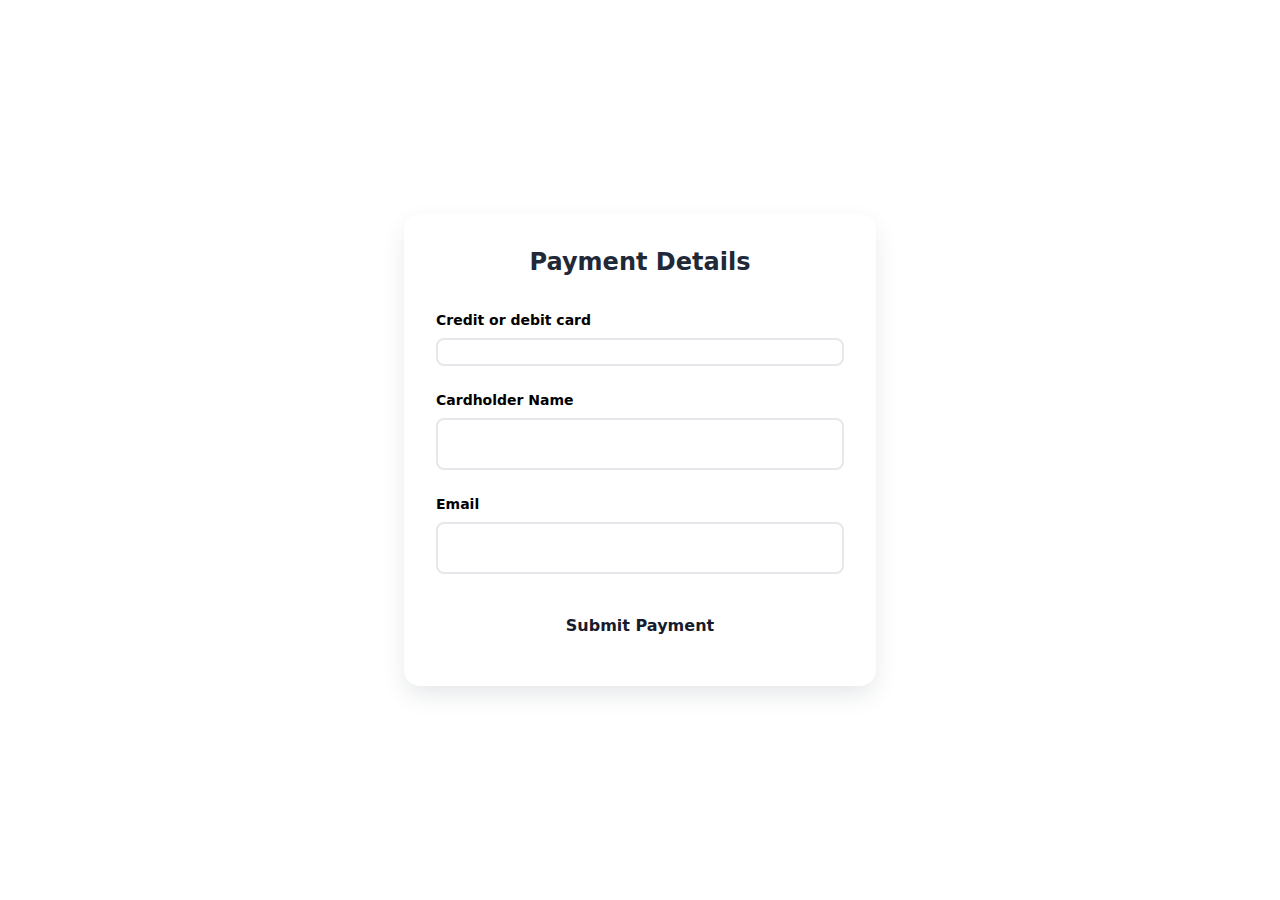
==== card.html @ aec79947 "first commit" ====
<!DOCTYPE html>
<html lang="en">
<head>
    <meta charset="UTF-8">
    <meta name="viewport" content="width=device-width, initial-scale=1.0">
    <title>Card Details</title>
    <link rel="stylesheet" href="styles.css">
    <script src="https://js.stripe.com/v3/"></script>
    <link rel="stylesheet" href="assets/css/tailwind.css">
</head>
<body class="min-h-screen flex items-center justify-center font-sans bg-gradient-to-br from-gray-100 to-blue-100">
    <div class="container w-11/12 max-w-lg mx-auto my-8 px-5">
        <div class="bg-white p-8 rounded-2xl shadow-lg transform transition-transform duration-300 hover:-translate-y-1">
            <h2 class="text-2xl text-gray-800 text-center mb-8 font-semibold">Payment Details</h2>
            <form id="payment-form">
                <div class="mb-6">
                    <label for="card-element" class="block mb-2 text-sm font-semibold text-gray-700">Credit or debit card</label>
                    <div id="card-element" class="p-3 border-2 border-gray-200 rounded-lg bg-white"></div>
                    <div id="card-errors" class="mt-2 text-sm text-red-600" role="alert"></div>
                </div>
                
                <div class="mb-6">
                    <label for="name" class="block mb-2 text-sm font-semibold text-gray-700">Cardholder Name</label>
                    <input type="text" id="name" name="name" required 
                           class="w-full p-3 border-2 border-gray-200 rounded-lg focus:outline-none focus:border-blue-500 focus:ring-2 focus:ring-blue-200 transition-colors">
                </div>

                <div class="mb-6">
                    <label for="email" class="block mb-2 text-sm font-semibold text-gray-700">Email</label>
                    <input type="email" id="email" name="email" required
                           class="w-full p-3 border-2 border-gray-200 rounded-lg focus:outline-none focus:border-blue-500 focus:ring-2 focus:ring-blue-200 transition-colors">
                </div>

                <button type="submit" 
                        class="w-full p-4 text-black rounded-lg font-semibold text-base transition-all duration-200 transform hover:-translate-y-0.5 hover:shadow-lg active:translate-y-0">
                    Submit Payment
                </button>
            </form>
        </div>
    </div>


    <script src="./card.js"></script>
    
</body>
</html>
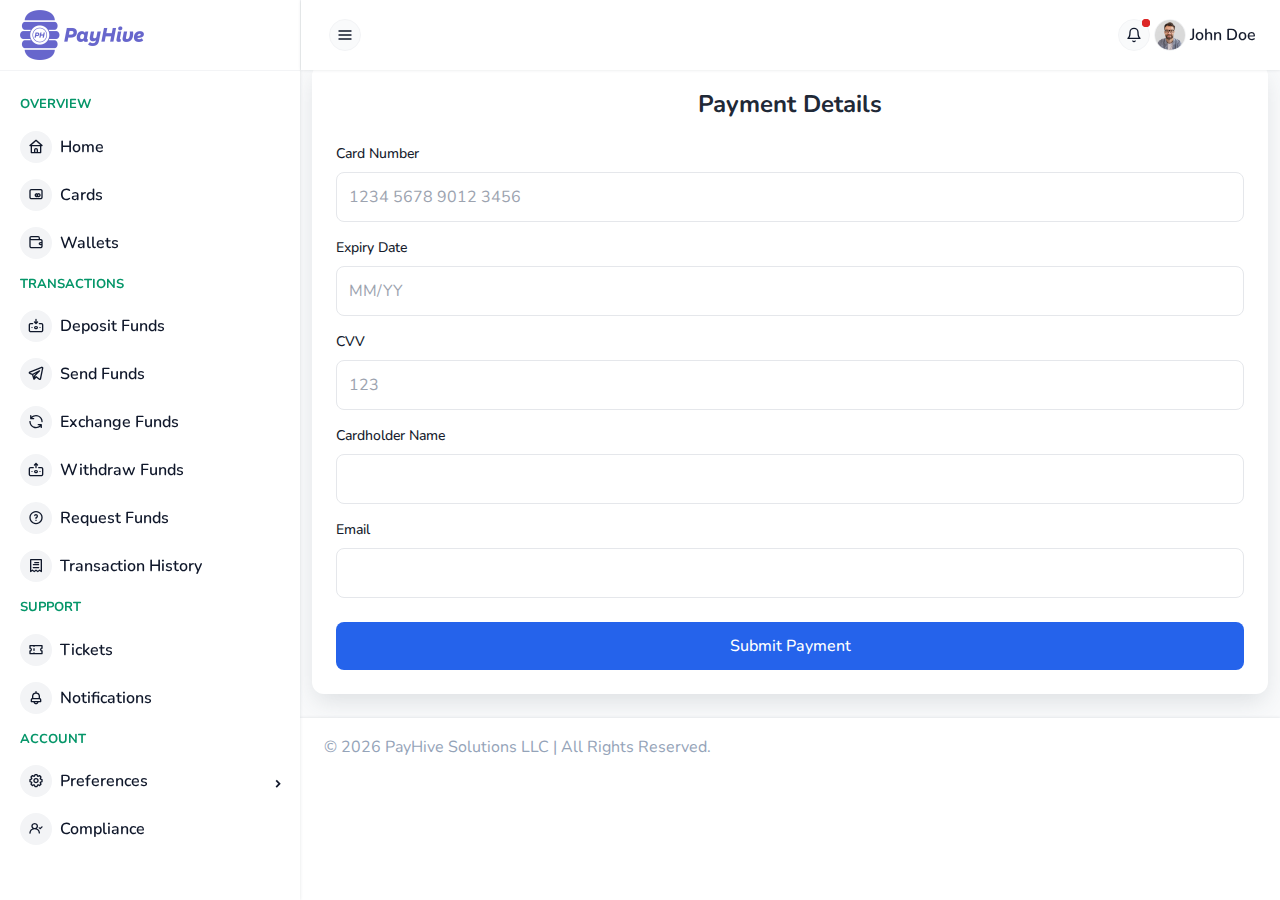
==== commit 7092774c: "updated" ====
--- a/card.html
+++ b/card.html
@@ -1,47 +1,274 @@
-
 <!DOCTYPE html>
-<html lang="en">
-<head>
-    <meta charset="UTF-8">
-    <meta name="viewport" content="width=device-width, initial-scale=1.0">
-    <title>Card Details</title>
-    <link rel="stylesheet" href="styles.css">
-    <script src="https://js.stripe.com/v3/"></script>
-    <link rel="stylesheet" href="assets/css/tailwind.css">
-</head>
-<body class="min-h-screen flex items-center justify-center font-sans bg-gradient-to-br from-gray-100 to-blue-100">
-    <div class="container w-11/12 max-w-lg mx-auto my-8 px-5">
-        <div class="bg-white p-8 rounded-2xl shadow-lg transform transition-transform duration-300 hover:-translate-y-1">
-            <h2 class="text-2xl text-gray-800 text-center mb-8 font-semibold">Payment Details</h2>
-            <form id="payment-form">
-                <div class="mb-6">
-                    <label for="card-element" class="block mb-2 text-sm font-semibold text-gray-700">Credit or debit card</label>
-                    <div id="card-element" class="p-3 border-2 border-gray-200 rounded-lg bg-white"></div>
-                    <div id="card-errors" class="mt-2 text-sm text-red-600" role="alert"></div>
+<html lang="en" class="light scroll-smooth" dir="ltr">
+    <head>
+        <meta charset="UTF-8">
+        <title>Card Details</title>
+        <meta name="viewport" content="width=device-width, initial-scale=1, shrink-to-fit=no">
+        <meta name="description" content="Cross-Border Payments Solution">
+        <meta name="keywords" content="payhive, cross-border payments, multicurrency wallets, financial inclusion, money transfer, send money, receive money">
+        <meta http-equiv="X-UA-Compatible" content="IE=edge">
+
+        <!-- favicon -->
+        <link rel="shortcut icon" href="assets/images/favicon.ico">
+
+        <!-- Css -->
+        <link href="assets/libs/jsvectormap/css/jsvectormap.min.css" rel="stylesheet">
+        <!-- Main Css -->
+        <link href="assets/libs/simplebar/simplebar.min.css" rel="stylesheet">
+        <link href="assets/libs/@iconscout/unicons/css/line.css" type="text/css" rel="stylesheet">
+        <link href="assets/libs/@mdi/font/css/materialdesignicons.min.css" rel="stylesheet" type="text/css">
+        <link rel="stylesheet" href="assets/css/tailwind.css">
+
+    </head>
+    
+    <body class="font-nunito text-base text-black dark:text-white dark:bg-slate-900">
+       
+        <div class="page-wrapper toggled">
+            <!-- sidebar-wrapper -->
+            <nav id="sidebar" class="sidebar-wrapper transition-all duration-300 transform">
+                <div class="sidebar-content">
+                    <div class="sidebar-brand">
+                        <a href="index.html">
+                            <img src="assets/images/logo-dark.png" height="24" class="block dark:hidden" alt="">
+                            <img src="assets/images/logo-light.png" height="24" class="hidden dark:block" alt="">
+                        </a>
+                    </div>
+        
+                    <ul class="sidebar-menu border-t dark:border-white/10 border-gray-100" data-simplebar style="height: calc(100% - 70px);">
+                        <li class=""><h6>Overview</h6></li>
+                        <li class="">
+                            <a href="./index.html"><i class="uil uil-home me-2"></i>Home</a>
+                        </li>
+                        <li class="">
+                            <a href="./card.html"><i class="uil uil-card-atm me-2"></i>Cards</a>
+                        </li>
+                        <li class="">
+                            <a href="./wallet.html"><i class="uil uil-wallet me-2"></i>Wallets</a>
+                        </li>
+
+                        <li class=""><h6>Transactions</h6></li>
+                        <li class="">
+                            <a href="./deposit.html"><i class="uil uil-money-withdraw me-2"></i>Deposit Funds</a>
+                        </li>
+                        <li class="">
+                            <a href="./send.html"><i class="uil uil-telegram-alt me-2"></i>Send Funds</a>
+                        </li>
+                        <li class="">
+                            <a href="./exchange.html"><i class="uil uil-sync me-2"></i>Exchange Funds</a>
+                        </li>
+                        <li class="">
+                            <a href="./withdraw.html"><i class="uil uil-money-insert me-2"></i>Withdraw Funds</a>
+                        </li>
+                        <li class="">
+                            <a href="./request.html"><i class="uil uil-question-circle me-2"></i>Request Funds</a>
+                        </li>
+                        <li class="">
+                            <a href="./transactions.html"><i class="uil uil-receipt-alt me-2"></i>Transaction History</a>
+                        </li>
+
+                        <li class=""><h6>Support</h6></li>
+                        <li class="">
+                            <a href="./tickets.html"><i class="uil uil-ticket me-2"></i>Tickets</a>
+                        </li>
+                        <li class="">
+                            <a href="./notifications.html"><i class="uil uil-bell me-2"></i>Notifications</a>
+                        </li>
+
+                        <li class=""><h6>Account</h6></li>
+                        <li class="sidebar-dropdown">
+                            <a href="javascript:void(0)"><i class="uil uil-cog me-2"></i>Preferences</a>
+                            <div class="sidebar-submenu">
+                                <ul>
+                                    <li><a href="./withdrawal-settings.html">Withdrawal Settings</a></li>
+                                    <li><a href="./profile-settings.html">Profile Settings</a></li>
+                                    <li><a href="./security.html">Security Center</a></li>
+                                    <li><a href="#">API Keys & Webhook</a></li>
+                                </ul>
+                            </div>
+                        </li>
+                        <li class="">
+                            <a href="./compliance.html"><i class="uil uil-user-check me-2"></i>Compliance</a>
+                        </li>
+                    </ul>
+                    <!-- sidebar-menu  -->
                 </div>
-                
-                <div class="mb-6">
-                    <label for="name" class="block mb-2 text-sm font-semibold text-gray-700">Cardholder Name</label>
-                    <input type="text" id="name" name="name" required 
-                           class="w-full p-3 border-2 border-gray-200 rounded-lg focus:outline-none focus:border-blue-500 focus:ring-2 focus:ring-blue-200 transition-colors">
+            </nav>
+
+            <main class="page-content bg-gray-50 dark:bg-slate-800">
+                <div class="top-header">
+                    <div class="header-bar flex justify-between">
+                        <div class="flex items-center space-x-1">
+                            <!-- Logo -->
+                            <a href="#" class="xl:hidden block me-2">
+                                <img src="assets/images/logo-icon-32.png" class="md:hidden block" alt="">
+                                <span class="md:block hidden">
+                                    <img src="assets/images/logo-dark.png" class="inline-block dark:hidden" alt="">
+                                    <img src="assets/images/logo-light.png" class="hidden dark:inline-block" alt="">
+                                </span>
+                            </a>
+                            <!-- Logo -->
+
+                            <!-- show or close sidebar -->
+                            <button onclick="toggleSidebar()" id="close-sidebar" class="h-8 w-8 inline-flex items-center justify-center tracking-wide align-middle duration-500 text-[20px] text-center bg-gray-50 dark:bg-slate-800 hover:bg-gray-100 dark:hover:bg-slate-700 border border-gray-100 dark:border-gray-800 text-slate-900 dark:text-white rounded-full visible">
+                                <svg xmlns="http://www.w3.org/2000/svg" width="24" height="24" viewBox="0 0 24 24" fill="none" stroke="currentColor" stroke-width="2" stroke-linecap="round" stroke-linejoin="round" class="h-4 w-4"><line x1="3" y1="12" x2="21" y2="12"></line><line x1="3" y1="6" x2="21" y2="6"></line><line x1="3" y1="18" x2="21" y2="18"></line></svg>
+                            </button>
+                            <!-- show or close sidebar -->
+                        </div>
+
+                        <ul class="list-none mb-0 flex items-center space-x-1">
+                            <!-- Notification Dropdown -->
+                            <li class="dropdown inline-block relative">
+                                <button onclick="toggleDropdown(this)" class="dropdown-toggle h-8 w-8 inline-flex items-center justify-center tracking-wide align-middle duration-500 text-[20px] text-center bg-gray-50 dark:bg-slate-800 hover:bg-gray-100 dark:hover:bg-slate-700 border border-gray-100 dark:border-gray-800 text-slate-900 dark:text-white rounded-full" type="button">
+                                    <svg xmlns="http://www.w3.org/2000/svg" width="16" height="16" viewBox="0 0 24 24" fill="none" stroke="currentColor" stroke-width="2" stroke-linecap="round" stroke-linejoin="round" class="h-4 w-4"><path d="M18 8A6 6 0 0 0 6 8c0 7-3 9-3 9h18s-3-2-3-9"></path><path d="M13.73 21a2 2 0 0 1-3.46 0"></path></svg>
+                                    <span class="absolute top-0 end-0 flex items-center justify-center bg-red-600 text-white text-[10px] font-bold rounded-full size-2 after:content-[''] after:absolute after:h-2 after:w-2 after:bg-red-600 after:top-0 after:end-0 after:rounded-full after:animate-ping"></span>
+                                </button>
+                                <!-- Dropdown menu -->
+                                <div class="dropdown-menu absolute end-0 m-0 mt-4 z-10 w-64 rounded-md overflow-hidden bg-white dark:bg-slate-900 shadow dark:shadow-gray-700 hidden">
+                                    <span class="px-4 py-4 flex justify-between">
+                                        <span class="font-semibold">Notifications</span>
+                                        <span class="flex items-center justify-center bg-red-600/20 text-red-600 text-[10px] font-bold rounded-full w-5 max-h-5 ms-1">3</span>
+                                    </span>
+                                    <ul class="py-2 text-start h-64 border-t border-gray-100 dark:border-gray-800 overflow-y-auto" data-simplebar>
+                                        <li>
+                                            <a href="#!" class="block font-medium py-1.5 px-4 hover:bg-gray-50 dark:hover:bg-slate-800 transition-all duration-300">
+                                                <div class="flex items-center">
+                                                    <div class="h-10 w-10 rounded-md shadow shadow-indigo-600/10 dark:shadow-gray-700 bg-indigo-600/10 dark:bg-slate-800 text-indigo-600 dark:text-white flex items-center justify-center">
+                                                        <i data-feather="shopping-cart" class="h-4 w-4"></i>
+                                                    </div>
+                                                    <div class="ms-2">
+                                                        <span class="text-[15px] font-semibold block">Order Complete</span>
+                                                        <small class="text-slate-400">15 min ago</small>
+                                                    </div>
+                                                </div>
+                                            </a>
+                                        </li>
+                                        <li>
+                                            <a href="#!" class="block font-medium py-1.5 px-4 hover:bg-gray-50 dark:hover:bg-slate-800 transition-all duration-300">
+                                                <div class="flex items-center">
+                                                    <div class="h-10 w-10 rounded-md shadow shadow-indigo-600/10 dark:shadow-gray-700 bg-indigo-600/10 dark:bg-slate-800 text-indigo-600 dark:text-white flex items-center justify-center">
+                                                        <i data-feather="truck" class="h-4 w-4"></i>
+                                                    </div>
+                                                    <div class="ms-2">
+                                                        <span class="text-[15px] font-semibold block">Delivered your Order</span>
+                                                        <small class="text-slate-400">Yesterday</small>
+                                                    </div>
+                                                </div>
+                                            </a>
+                                        </li>
+                                    </ul>
+                                </div>
+                            </li><!--end dropdown-->
+                            <!-- Notification Dropdown -->
+            
+                            <!-- User/Profile Dropdown -->
+                            <li class="dropdown inline-block relative">
+                                <button onclick="toggleDropdown(this)" class="dropdown-toggle flex items-center" type="button">
+                                    <span class="h-8 w-8 inline-flex items-center justify-center tracking-wide align-middle duration-500 text-[20px] text-center bg-gray-50 dark:bg-slate-800 hover:bg-gray-100 dark:hover:bg-slate-700 border border-gray-100 dark:border-gray-800 text-slate-900 dark:text-white rounded-full"><img src="assets/images/client/01.jpg" class="rounded-full" alt=""></span>
+                                    <span class="font-semibold text-[16px] ms-1 sm:inline-block hidden">John Doe</span>
+                                </button>
+                                <!-- Dropdown menu -->
+                                <div class="dropdown-menu absolute end-0 m-0 mt-4 z-10 w-44 rounded-md overflow-hidden bg-white dark:bg-slate-900 shadow dark:shadow-gray-700 hidden">
+                                    <ul class="py-2 text-start">
+                                        <li>
+                                            <a href="#" class="block font-medium py-1 px-4 dark:text-white/70 hover:text-indigo-600 dark:hover:text-white"><i class="uil uil-user me-2"></i>Profile</a>
+                                        </li>
+                                        <li>
+                                            <a href="#" class="block font-medium py-1 px-4 dark:text-white/70 hover:text-indigo-600 dark:hover:text-white"><i class="uil uil-setting me-2"></i>Settings</a>
+                                        </li>
+                                        <li class="border-t border-gray-100 dark:border-gray-800 my-2"></li>
+                                        <li>
+                                            <a href="#" class="block font-medium py-1 px-4 dark:text-white/70 hover:text-indigo-600 dark:hover:text-white"><i class="uil uil-sign-out-alt me-2"></i>Logout</a>
+                                        </li>
+                                    </ul>
+                                </div>
+                            </li><!--end dropdown-->
+                            <!-- User/Profile Dropdown -->
+                        </ul>
+                    </div>
                 </div>
 
-                <div class="mb-6">
-                    <label for="email" class="block mb-2 text-sm font-semibold text-gray-700">Email</label>
-                    <input type="email" id="email" name="email" required
-                           class="w-full p-3 border-2 border-gray-200 rounded-lg focus:outline-none focus:border-blue-500 focus:ring-2 focus:ring-blue-200 transition-colors">
+                <div class="container-fluid px-3 py-6">
+                    <div class="max-w-2xl mx-auto mt-10">
+                        <div class="bg-white dark:bg-slate-800 rounded-xl shadow-lg p-6 transition-all duration-300 hover:shadow-xl transform hover:-translate-y-1">
+                            <h2 class="text-2xl font-bold text-gray-800 dark:text-white text-center mb-6">Payment Details</h2>
+                            <form id="payment-form" class="space-y-6">
+                                <div class="space-y-4">
+                                    <div>
+                                        <label for="card-number" class="block text-sm font-medium text-gray-700 dark:text-gray-300 mb-2">
+                                            Card Number
+                                        </label>
+                                        <input type="text" id="card-number" maxlength="19" placeholder="1234 5678 9012 3456" 
+                                            class="w-full p-3 border border-gray-300 dark:border-gray-600 rounded-lg bg-white dark:bg-slate-700 focus:ring-2 focus:ring-blue-500 focus:border-blue-500 transition-all">
+                                    </div>
+
+                                    <div class="grid grid-cols-2 gap-4">
+                                        <div>
+                                            <label for="expiry" class="block text-sm font-medium text-gray-700 dark:text-gray-300 mb-2">
+                                                Expiry Date
+                                            </label>
+                                            <input type="text" id="expiry" maxlength="5" placeholder="MM/YY"
+                                                class="w-full p-3 border border-gray-300 dark:border-gray-600 rounded-lg bg-white dark:bg-slate-700 focus:ring-2 focus:ring-blue-500 focus:border-blue-500 transition-all">
+                                        </div>
+
+                                        <div>
+                                            <label for="cvv" class="block text-sm font-medium text-gray-700 dark:text-gray-300 mb-2">
+                                                CVV
+                                            </label>
+                                            <input type="text" id="cvv" maxlength="4" placeholder="123"
+                                                class="w-full p-3 border border-gray-300 dark:border-gray-600 rounded-lg bg-white dark:bg-slate-700 focus:ring-2 focus:ring-blue-500 focus:border-blue-500 transition-all">
+                                        </div>
+                                    </div>
+
+                                    <div>
+                                        <label for="name" class="block text-sm font-medium text-gray-700 dark:text-gray-300 mb-2">
+                                            Cardholder Name
+                                        </label>
+                                        <input type="text" id="name" name="name" required 
+                                            class="w-full p-3 border border-gray-300 dark:border-gray-600 rounded-lg bg-white dark:bg-slate-700 focus:ring-2 focus:ring-blue-500 focus:border-blue-500 transition-all">
+                                    </div>
+
+                                    <div>
+                                        <label for="email" class="block text-sm font-medium text-gray-700 dark:text-gray-300 mb-2">
+                                            Email
+                                        </label>
+                                        <input type="email" id="email" name="email" required
+                                            class="w-full p-3 border border-gray-300 dark:border-gray-600 rounded-lg bg-white dark:bg-slate-700 focus:ring-2 focus:ring-blue-500 focus:border-blue-500 transition-all">
+                                    </div>
+                                </div>
+
+                                <button type="submit" 
+                                    class="w-full py-3 px-4 bg-blue-600 hover:bg-blue-700 text-white font-medium rounded-lg transition-all duration-300 transform hover:-translate-y-0.5 focus:outline-none focus:ring-2 focus:ring-blue-500 focus:ring-offset-2">
+                                    Submit Payment
+                                </button>
+                            </form>
+                        </div>
+                    </div>
                 </div>
 
-                <button type="submit" 
-                        class="w-full p-4 text-black rounded-lg font-semibold text-base transition-all duration-200 transform hover:-translate-y-0.5 hover:shadow-lg active:translate-y-0">
-                    Submit Payment
-                </button>
-            </form>
+                <footer class="mt-auto shadow dark:shadow-gray-700 bg-white dark:bg-slate-900 px-6 py-4">
+                    <div class="container-fluid">
+                        <div class="text-center sm:text-start">
+                            <p class="mb-0 text-slate-400">© <script>document.write(new Date().getFullYear())</script> PayHive Solutions LLC | All Rights Reserved.</p>
+                        </div>
+                    </div>
+                </footer>
+            </main>
         </div>
-    </div>
-
-
-    <script src="./card.js"></script>
-    
-</body>
+
+     
+
+        <!-- JAVASCRIPTS -->
+        <script src="https://js.stripe.com/v3/"></script>
+        <script src="./card.js"></script>
+        <script src="assets/libs/apexcharts/apexcharts.min.js"></script>
+        <script src="assets/js/apexchart.init.js"></script>
+        <script src="assets/libs/jsvectormap/js/jsvectormap.min.js"></script>
+        <script src="assets/libs/jsvectormap/maps/world.js"></script>
+        <script src="assets/js/jsvectormap.init.js"></script>
+        <script src="assets/libs/feather-icons/feather.min.js"></script>
+        <script src="assets/libs/simplebar/simplebar.min.js"></script>
+        <script src="assets/js/plugins.init.js"></script>
+        <script src="assets/js/app.js"></script>
+        <!-- JAVASCRIPTS -->
+    </body>
 </html>
--- a/assets/libs/jsvectormap/css/jsvectormap.min.css
+++ b/assets/libs/jsvectormap/css/jsvectormap.min.css
@@ -0,0 +1 @@
+svg{-ms-touch-action:none;touch-action:none}image,text,.jvm-zoomin,.jvm-zoomout{-webkit-user-select:none;-moz-user-select:none;-ms-user-select:none;user-select:none}.jvm-container{-ms-touch-action:none;touch-action:none;position:relative;overflow:hidden;height:100%;width:100%}.jvm-tooltip{border-radius:3px;background-color:#5c5cff;font-family:sans-serif,Verdana;font-size:smaller;box-shadow:1px 2px 12px rgba(0,0,0,0.2);padding:3px 5px;white-space:nowrap;position:absolute;display:none;color:#FFF}.jvm-tooltip.active{display:block}.jvm-zoom-btn{border-radius:3px;background-color:#292929;padding:3px;box-sizing:border-box;position:absolute;line-height:10px;cursor:pointer;color:#FFF;height:15px;width:15px;left:10px}.jvm-zoom-btn.jvm-zoomout{top:30px}.jvm-zoom-btn.jvm-zoomin{top:10px}.jvm-series-container{right:15px;position:absolute}.jvm-series-container.jvm-series-h{bottom:15px}.jvm-series-container.jvm-series-v{top:15px}.jvm-series-container .jvm-legend{background-color:#fff;border:1px solid #e5e7eb;margin-left:.75rem;border-radius:.25rem;border-color:#e5e7eb;padding:.6rem;box-shadow:0 1px 2px 0 rgba(0,0,0,0.05);float:left}.jvm-series-container .jvm-legend .jvm-legend-title{line-height:1;border-bottom:1px solid #e5e7eb;padding-bottom:.5rem;margin-bottom:.575rem;text-align:left}.jvm-series-container .jvm-legend .jvm-legend-inner{overflow:hidden}.jvm-series-container .jvm-legend .jvm-legend-inner .jvm-legend-tick{overflow:hidden;min-width:40px}.jvm-series-container .jvm-legend .jvm-legend-inner .jvm-legend-tick:not(:first-child){margin-top:.575rem}.jvm-series-container .jvm-legend .jvm-legend-inner .jvm-legend-tick .jvm-legend-tick-sample{border-radius:4px;margin-right:.65rem;height:16px;width:16px;float:left}.jvm-series-container .jvm-legend .jvm-legend-inner .jvm-legend-tick .jvm-legend-tick-text{font-size:12px;text-align:center;float:left}.jvm-line[animation="true"]{-webkit-animation:jvm-line-animation 10s linear forwards infinite;animation:jvm-line-animation 10s linear forwards infinite}@-webkit-keyframes jvm-line-animation{from{stroke-dashoffset:250}}@keyframes jvm-line-animation{from{stroke-dashoffset:250}}
--- a/assets/libs/simplebar/simplebar.min.css
+++ b/assets/libs/simplebar/simplebar.min.css
@@ -0,0 +1 @@
+[data-simplebar]{position:relative;flex-direction:column;flex-wrap:wrap;justify-content:flex-start;align-content:flex-start;align-items:flex-start}.simplebar-wrapper{overflow:hidden;width:inherit;height:inherit;max-width:inherit;max-height:inherit}.simplebar-mask{direction:inherit;position:absolute;overflow:hidden;padding:0;margin:0;left:0;top:0;bottom:0;right:0;width:auto!important;height:auto!important;z-index:0}.simplebar-offset{direction:inherit!important;box-sizing:inherit!important;resize:none!important;position:absolute;top:0;left:0;bottom:0;right:0;padding:0;margin:0;-webkit-overflow-scrolling:touch}.simplebar-content-wrapper{direction:inherit;box-sizing:border-box!important;position:relative;display:block;height:100%;width:auto;max-width:100%;max-height:100%;overflow:auto;scrollbar-width:none;-ms-overflow-style:none}.simplebar-content-wrapper::-webkit-scrollbar,.simplebar-hide-scrollbar::-webkit-scrollbar{display:none;width:0;height:0}.simplebar-content:after,.simplebar-content:before{content:' ';display:table}.simplebar-placeholder{max-height:100%;max-width:100%;width:100%;pointer-events:none}.simplebar-height-auto-observer-wrapper{box-sizing:inherit!important;height:100%;width:100%;max-width:1px;position:relative;float:left;max-height:1px;overflow:hidden;z-index:-1;padding:0;margin:0;pointer-events:none;flex-grow:inherit;flex-shrink:0;flex-basis:0}.simplebar-height-auto-observer{box-sizing:inherit;display:block;opacity:0;position:absolute;top:0;left:0;height:1000%;width:1000%;min-height:1px;min-width:1px;overflow:hidden;pointer-events:none;z-index:-1}.simplebar-track{z-index:1;position:absolute;right:0;bottom:0;pointer-events:none;overflow:hidden}[data-simplebar].simplebar-dragging{pointer-events:none;-webkit-touch-callout:none;-webkit-user-select:none;-khtml-user-select:none;-moz-user-select:none;-ms-user-select:none;user-select:none}[data-simplebar].simplebar-dragging .simplebar-content{pointer-events:none;-webkit-touch-callout:none;-webkit-user-select:none;-khtml-user-select:none;-moz-user-select:none;-ms-user-select:none;user-select:none}[data-simplebar].simplebar-dragging .simplebar-track{pointer-events:all}.simplebar-scrollbar{position:absolute;left:0;right:0;min-height:10px}.simplebar-scrollbar:before{position:absolute;content:'';background:#000;border-radius:7px;left:2px;right:2px;opacity:0;transition:opacity .2s .5s linear}.simplebar-scrollbar.simplebar-visible:before{opacity:.5;transition-delay:0s;transition-duration:0s}.simplebar-track.simplebar-vertical{top:0;width:11px}.simplebar-scrollbar:before{top:2px;bottom:2px;left:2px;right:2px}.simplebar-track.simplebar-horizontal{left:0;height:11px}.simplebar-track.simplebar-horizontal .simplebar-scrollbar{right:auto;left:0;top:0;bottom:0;min-height:0;min-width:10px;width:auto}[data-simplebar-direction=rtl] .simplebar-track.simplebar-vertical{right:auto;left:0}.simplebar-dummy-scrollbar-size{direction:rtl;position:fixed;opacity:0;visibility:hidden;height:500px;width:500px;overflow-y:hidden;overflow-x:scroll;-ms-overflow-style:scrollbar!important}.simplebar-dummy-scrollbar-size>div{width:200%;height:200%;margin:10px 0}.simplebar-hide-scrollbar{position:fixed;left:0;visibility:hidden;overflow-y:scroll;scrollbar-width:none;-ms-overflow-style:none}
--- a/assets/libs/@iconscout/unicons/css/line.css
+++ b/assets/libs/@iconscout/unicons/css/line.css
@@ -0,0 +1,321 @@
+@font-face {
+  font-family: 'unicons-line';
+  src: url('../fonts/line/unicons-0.eot');
+  src: url('../fonts/line/unicons-0.eot#iefix') format('embedded-opentype'),
+        url('../fonts/line/unicons-0.woff2') format('woff2'),
+        url('../fonts/line/unicons-0.woff') format('woff'),
+        url('../fonts/line/unicons-0.ttf') format('truetype'),
+        url('../fonts/line/unicons-0.svg#unicons') format('svg');
+  font-weight: normal;
+  font-style: normal;
+  unicode-range: U+E800-E83B;
+}
+@font-face {
+  font-family: 'unicons-line';
+  src: url('../fonts/line/unicons-1.eot');
+  src: url('../fonts/line/unicons-1.eot#iefix') format('embedded-opentype'),
+        url('../fonts/line/unicons-1.woff2') format('woff2'),
+        url('../fonts/line/unicons-1.woff') format('woff'),
+        url('../fonts/line/unicons-1.ttf') format('truetype'),
+        url('../fonts/line/unicons-1.svg#unicons') format('svg');
+  font-weight: normal;
+  font-style: normal;
+  unicode-range: U+E83C-E877;
+}
+@font-face {
+  font-family: 'unicons-line';
+  src: url('../fonts/line/unicons-10.eot');
+  src: url('../fonts/line/unicons-10.eot#iefix') format('embedded-opentype'),
+        url('../fonts/line/unicons-10.woff2') format('woff2'),
+        url('../fonts/line/unicons-10.woff') format('woff'),
+        url('../fonts/line/unicons-10.ttf') format('truetype'),
+        url('../fonts/line/unicons-10.svg#unicons') format('svg');
+  font-weight: normal;
+  font-style: normal;
+  unicode-range: U+EA5B-EA96;
+}
+@font-face {
+  font-family: 'unicons-line';
+  src: url('../fonts/line/unicons-11.eot');
+  src: url('../fonts/line/unicons-11.eot#iefix') format('embedded-opentype'),
+        url('../fonts/line/unicons-11.woff2') format('woff2'),
+        url('../fonts/line/unicons-11.woff') format('woff'),
+        url('../fonts/line/unicons-11.ttf') format('truetype'),
+        url('../fonts/line/unicons-11.svg#unicons') format('svg');
+  font-weight: normal;
+  font-style: normal;
+  unicode-range: U+EA97-EAD4;
+}
+@font-face {
+  font-family: 'unicons-line';
+  src: url('../fonts/line/unicons-12.eot');
+  src: url('../fonts/line/unicons-12.eot#iefix') format('embedded-opentype'),
+        url('../fonts/line/unicons-12.woff2') format('woff2'),
+        url('../fonts/line/unicons-12.woff') format('woff'),
+        url('../fonts/line/unicons-12.ttf') format('truetype'),
+        url('../fonts/line/unicons-12.svg#unicons') format('svg');
+  font-weight: normal;
+  font-style: normal;
+  unicode-range: U+EAD5-EB11;
+}
+@font-face {
+  font-family: 'unicons-line';
+  src: url('../fonts/line/unicons-13.eot');
+  src: url('../fonts/line/unicons-13.eot#iefix') format('embedded-opentype'),
+        url('../fonts/line/unicons-13.woff2') format('woff2'),
+        url('../fonts/line/unicons-13.woff') format('woff'),
+        url('../fonts/line/unicons-13.ttf') format('truetype'),
+        url('../fonts/line/unicons-13.svg#unicons') format('svg');
+  font-weight: normal;
+  font-style: normal;
+  unicode-range: U+EB12-EB4D;
+}
+@font-face {
+  font-family: 'unicons-line';
+  src: url('../fonts/line/unicons-14.eot');
+  src: url('../fonts/line/unicons-14.eot#iefix') format('embedded-opentype'),
+        url('../fonts/line/unicons-14.woff2') format('woff2'),
+        url('../fonts/line/unicons-14.woff') format('woff'),
+        url('../fonts/line/unicons-14.ttf') format('truetype'),
+        url('../fonts/line/unicons-14.svg#unicons') format('svg');
+  font-weight: normal;
+  font-style: normal;
+  unicode-range: U+EB4E-EB89;
+}
+@font-face {
+  font-family: 'unicons-line';
+  src: url('../fonts/line/unicons-15.eot');
+  src: url('../fonts/line/unicons-15.eot#iefix') format('embedded-opentype'),
+        url('../fonts/line/unicons-15.woff2') format('woff2'),
+        url('../fonts/line/unicons-15.woff') format('woff'),
+        url('../fonts/line/unicons-15.ttf') format('truetype'),
+        url('../fonts/line/unicons-15.svg#unicons') format('svg');
+  font-weight: normal;
+  font-style: normal;
+  unicode-range: U+EB8A-EBC5;
+}
+@font-face {
+  font-family: 'unicons-line';
+  src: url('../fonts/line/unicons-16.eot');
+  src: url('../fonts/line/unicons-16.eot#iefix') format('embedded-opentype'),
+        url('../fonts/line/unicons-16.woff2') format('woff2'),
+        url('../fonts/line/unicons-16.woff') format('woff'),
+        url('../fonts/line/unicons-16.ttf') format('truetype'),
+        url('../fonts/line/unicons-16.svg#unicons') format('svg');
+  font-weight: normal;
+  font-style: normal;
+  unicode-range: U+EBC6-EC01;
+}
+@font-face {
+  font-family: 'unicons-line';
+  src: url('../fonts/line/unicons-17.eot');
+  src: url('../fonts/line/unicons-17.eot#iefix') format('embedded-opentype'),
+        url('../fonts/line/unicons-17.woff2') format('woff2'),
+        url('../fonts/line/unicons-17.woff') format('woff'),
+        url('../fonts/line/unicons-17.ttf') format('truetype'),
+        url('../fonts/line/unicons-17.svg#unicons') format('svg');
+  font-weight: normal;
+  font-style: normal;
+  unicode-range: U+EC02-EC3D;
+}
+@font-face {
+  font-family: 'unicons-line';
+  src: url('../fonts/line/unicons-18.eot');
+  src: url('../fonts/line/unicons-18.eot#iefix') format('embedded-opentype'),
+        url('../fonts/line/unicons-18.woff2') format('woff2'),
+        url('../fonts/line/unicons-18.woff') format('woff'),
+        url('../fonts/line/unicons-18.ttf') format('truetype'),
+        url('../fonts/line/unicons-18.svg#unicons') format('svg');
+  font-weight: normal;
+  font-style: normal;
+  unicode-range: U+EC3E-EC79;
+}
+@font-face {
+  font-family: 'unicons-line';
+  src: url('../fonts/line/unicons-19.eot');
+  src: url('../fonts/line/unicons-19.eot#iefix') format('embedded-opentype'),
+        url('../fonts/line/unicons-19.woff2') format('woff2'),
+        url('../fonts/line/unicons-19.woff') format('woff'),
+        url('../fonts/line/unicons-19.ttf') format('truetype'),
+        url('../fonts/line/unicons-19.svg#unicons') format('svg');
+  font-weight: normal;
+  font-style: normal;
+  unicode-range: U+EC7A-ECB5;
+}
+@font-face {
+  font-family: 'unicons-line';
+  src: url('../fonts/line/unicons-2.eot');
+  src: url('../fonts/line/unicons-2.eot#iefix') format('embedded-opentype'),
+        url('../fonts/line/unicons-2.woff2') format('woff2'),
+        url('../fonts/line/unicons-2.woff') format('woff'),
+        url('../fonts/line/unicons-2.ttf') format('truetype'),
+        url('../fonts/line/unicons-2.svg#unicons') format('svg');
+  font-weight: normal;
+  font-style: normal;
+  unicode-range: U+E878-E8B3;
+}
+@font-face {
+  font-family: 'unicons-line';
+  src: url('../fonts/line/unicons-20.eot');
+  src: url('../fonts/line/unicons-20.eot#iefix') format('embedded-opentype'),
+        url('../fonts/line/unicons-20.woff2') format('woff2'),
+        url('../fonts/line/unicons-20.woff') format('woff'),
+        url('../fonts/line/unicons-20.ttf') format('truetype'),
+        url('../fonts/line/unicons-20.svg#unicons') format('svg');
+  font-weight: normal;
+  font-style: normal;
+  unicode-range: U+ECB6-ECB9;
+}
+@font-face {
+  font-family: 'unicons-line';
+  src: url('../fonts/line/unicons-3.eot');
+  src: url('../fonts/line/unicons-3.eot#iefix') format('embedded-opentype'),
+        url('../fonts/line/unicons-3.woff2') format('woff2'),
+        url('../fonts/line/unicons-3.woff') format('woff'),
+        url('../fonts/line/unicons-3.ttf') format('truetype'),
+        url('../fonts/line/unicons-3.svg#unicons') format('svg');
+  font-weight: normal;
+  font-style: normal;
+  unicode-range: U+E8B4-E8EF;
+}
+@font-face {
+  font-family: 'unicons-line';
+  src: url('../fonts/line/unicons-4.eot');
+  src: url('../fonts/line/unicons-4.eot#iefix') format('embedded-opentype'),
+        url('../fonts/line/unicons-4.woff2') format('woff2'),
+        url('../fonts/line/unicons-4.woff') format('woff'),
+        url('../fonts/line/unicons-4.ttf') format('truetype'),
+        url('../fonts/line/unicons-4.svg#unicons') format('svg');
+  font-weight: normal;
+  font-style: normal;
+  unicode-range: U+E8F0-E92B;
+}
+@font-face {
+  font-family: 'unicons-line';
+  src: url('../fonts/line/unicons-5.eot');
+  src: url('../fonts/line/unicons-5.eot#iefix') format('embedded-opentype'),
+        url('../fonts/line/unicons-5.woff2') format('woff2'),
+        url('../fonts/line/unicons-5.woff') format('woff'),
+        url('../fonts/line/unicons-5.ttf') format('truetype'),
+        url('../fonts/line/unicons-5.svg#unicons') format('svg');
+  font-weight: normal;
+  font-style: normal;
+  unicode-range: U+E92C-E967;
+}
+@font-face {
+  font-family: 'unicons-line';
+  src: url('../fonts/line/unicons-6.eot');
+  src: url('../fonts/line/unicons-6.eot#iefix') format('embedded-opentype'),
+        url('../fonts/line/unicons-6.woff2') format('woff2'),
+        url('../fonts/line/unicons-6.woff') format('woff'),
+        url('../fonts/line/unicons-6.ttf') format('truetype'),
+        url('../fonts/line/unicons-6.svg#unicons') format('svg');
+  font-weight: normal;
+  font-style: normal;
+  unicode-range: U+E968-E9A4;
+}
+@font-face {
+  font-family: 'unicons-line';
+  src: url('../fonts/line/unicons-7.eot');
+  src: url('../fonts/line/unicons-7.eot#iefix') format('embedded-opentype'),
+        url('../fonts/line/unicons-7.woff2') format('woff2'),
+        url('../fonts/line/unicons-7.woff') format('woff'),
+        url('../fonts/line/unicons-7.ttf') format('truetype'),
+        url('../fonts/line/unicons-7.svg#unicons') format('svg');
+  font-weight: normal;
+  font-style: normal;
+  unicode-range: U+E9A5-E9E1;
+}
+@font-face {
+  font-family: 'unicons-line';
+  src: url('../fonts/line/unicons-8.eot');
+  src: url('../fonts/line/unicons-8.eot#iefix') format('embedded-opentype'),
+        url('../fonts/line/unicons-8.woff2') format('woff2'),
+        url('../fonts/line/unicons-8.woff') format('woff'),
+        url('../fonts/line/unicons-8.ttf') format('truetype'),
+        url('../fonts/line/unicons-8.svg#unicons') format('svg');
+  font-weight: normal;
+  font-style: normal;
+  unicode-range: U+E9E2-EA1D;
+}
+@font-face {
+  font-family: 'unicons-line';
+  src: url('../fonts/line/unicons-9.eot');
+  src: url('../fonts/line/unicons-9.eot#iefix') format('embedded-opentype'),
+        url('../fonts/line/unicons-9.woff2') format('woff2'),
+        url('../fonts/line/unicons-9.woff') format('woff'),
+        url('../fonts/line/unicons-9.ttf') format('truetype'),
+        url('../fonts/line/unicons-9.svg#unicons') format('svg');
+  font-weight: normal;
+  font-style: normal;
+  unicode-range: U+EA1E-EA5A;
+}[class^="uil-"]:before,
+[class*=" uil-"]:before {
+  font-family: "unicons-line";
+  font-style: normal;
+  font-weight: normal;
+  speak: none;
+
+  display: inline-block;
+  text-decoration: inherit;
+
+  /* For safety - reset parent styles, that can break glyph codes */
+  font-variant: normal;
+  text-transform: none;
+
+  /* fix buttons height, for twitter bootstrap */
+  line-height: 1;
+
+  /* Font smoothing. That was taken from TWBS */
+  -webkit-font-smoothing: antialiased;
+  -moz-osx-font-smoothing: grayscale;
+}
+
+/* Flip and Rotate */
+
+[class*="uil-"].flip-horizontal:before {
+  transform: scaleX(-1);
+}
+[class*="uil-"].flip-horizontal.rotate-90:before {
+  transform: rotate(90deg) scaleX(-1);
+}
+[class*="uil-"].flip-horizontal.rotate-180:before {
+  transform: rotate(180deg) scaleX(-1);
+}
+[class*="uil-"].flip-horizontal.rotate-270:before {
+  transform: rotate(270deg) scaleX(-1);
+}
+[class*="uil-"].flip-horizontal.flip-vertical:before {
+  transform: scale(-1);
+}
+[class*="uil-"].flip-horizontal.flip-vertical.rotate-90:before {
+  transform: rotate(90deg) scale(-1);
+}
+[class*="uil-"].flip-horizontal.flip-vertical.rotate-180:before {
+  transform: rotate(180deg) scale(-1);
+}
+[class*="uil-"].flip-horizontal.flip-vertical.rotate-270:before {
+  transform: rotate(270deg) scale(-1);
+}
+[class*="uil-"].flip-vertical:before {
+  transform: scaleY(-1);
+}
+[class*="uil-"].flip-vertical.rotate-90:before {
+  transform: rotate(90deg) scaleY(-1);
+}
+[class*="uil-"].flip-vertical.rotate-180:before {
+  transform: rotate(180deg) scaleY(-1);
+}
+[class*="uil-"].flip-vertical.rotate-270:before {
+  transform: rotate(270deg) scaleY(-1);
+}
+[class*="uil-"].rotate-90:before {
+  transform: rotate(90deg);
+}
+[class*="uil-"].rotate-180:before {
+  transform: rotate(180deg);
+}
+[class*="uil-"].rotate-270:before {
+  transform: rotate(270deg);
+}
+.uil-comment-block:before { content: '\e800'; }.uil-comment-alt-edit:before { content: '\e801'; }.uil-comments:before { content: '\e802'; }.uil-comment-alt-search:before { content: '\e803'; }.uil-comment-shield:before { content: '\e804'; }.uil-comment-alt-dots:before { content: '\e805'; }.uil-comment-download:before { content: '\e806'; }.uil-comment-check:before { content: '\e807'; }.uil-comment-alt-chart-lines:before { content: '\e808'; }.uil-comment-alt-download:before { content: '\e809'; }.uil-comment-alt-lock:before { content: '\e80a'; }.uil-comment-medical:before { content: '\e80b'; }.uil-comment-alt-heart:before { content: '\e80c'; }.uil-comment:before { content: '\e80d'; }.uil-comment-alt-share:before { content: '\e80e'; }.uil-comment-alt-upload:before { content: '\e80f'; }.uil-comment-dots:before { content: '\e810'; }.uil-comment-alt-lines:before { content: '\e811'; }.uil-comment-lock:before { content: '\e812'; }.uil-comment-heart:before { content: '\e813'; }.uil-comment-info-alt:before { content: '\e814'; }.uil-comment-upload:before { content: '\e815'; }.uil-comment-alt-medical:before { content: '\e816'; }.uil-chat-info:before { content: '\e817'; }.uil-comment-alt-notes:before { content: '\e818'; }.uil-comment-alt-plus:before { content: '\e819'; }.uil-comment-alt-image:before { content: '\e81a'; }.uil-comment-share:before { content: '\e81b'; }.uil-comment-edit:before { content: '\e81c'; }.uil-comment-alt-block:before { content: '\e81d'; }.uil-comment-chart-line:before { content: '\e81e'; }.uil-comment-alt-question:before { content: '\e81f'; }.uil-comment-lines:before { content: '\e820'; }.uil-comment-redo:before { content: '\e821'; }.uil-comment-alt-check:before { content: '\e822'; }.uil-comment-alt-shield:before { content: '\e823'; }.uil-chat:before { content: '\e824'; }.uil-comment-alt-message:before { content: '\e825'; }.uil-comment-search:before { content: '\e826'; }.uil-chat-bubble-user:before { content: '\e827'; }.uil-comments-alt:before { content: '\e828'; }.uil-comment-image:before { content: '\e829'; }.uil-comment-alt:before { content: '\e82a'; }.uil-comment-verify:before { content: '\e82b'; }.uil-comment-plus:before { content: '\e82c'; }.uil-comment-question:before { content: '\e82d'; }.uil-comment-notes:before { content: '\e82e'; }.uil-comment-alt-exclamation:before { content: '\e82f'; }.uil-comment-exclamation:before { content: '\e830'; }.uil-no-entry:before { content: '\e831'; }.uil-screw:before { content: '\e832'; }.uil-tape:before { content: '\e833'; }.uil-paint-tool:before { content: '\e834'; }.uil-comment-alt-verify:before { content: '\e835'; }.uil-comment-alt-redo:before { content: '\e836'; }.uil-trowel:before { content: '\e837'; }.uil-drill:before { content: '\e838'; }.uil-comment-info:before { content: '\e839'; }.uil-jackhammer:before { content: '\e83a'; }.uil-comment-alt-info:before { content: '\e83b'; }.uil-wheel-barrow:before { content: '\e83c'; }.uil-comment-message:before { content: '\e83d'; }.uil-shovel:before { content: '\e83e'; }.uil-keyhole-square:before { content: '\e83f'; }.uil-keyhole-circle:before { content: '\e840'; }.uil-traffic-barrier:before { content: '\e841'; }.uil-keyhole-square-full:before { content: '\e842'; }.uil-wall:before { content: '\e843'; }.uil-constructor:before { content: '\e844'; }.uil-hard-hat:before { content: '\e845'; }.uil-shield-exclamation:before { content: '\e846'; }.uil-lock-open-alt:before { content: '\e847'; }.uil-unlock:before { content: '\e848'; }.uil-unlock-alt:before { content: '\e849'; }.uil-heart-alt:before { content: '\e84a'; }.uil-octagon:before { content: '\e84b'; }.uil-lock:before { content: '\e84c'; }.uil-triangle:before { content: '\e84d'; }.uil-star:before { content: '\e84e'; }.uil-shield-slash:before { content: '\e84f'; }.uil-lock-access:before { content: '\e850'; }.uil-pentagon:before { content: '\e851'; }.uil-shield-check:before { content: '\e852'; }.uil-square:before { content: '\e853'; }.uil-shield-question:before { content: '\e854'; }.uil-padlock:before { content: '\e855'; }.uil-wheelchair:before { content: '\e856'; }.uil-lock-alt:before { content: '\e857'; }.uil-polygon:before { content: '\e858'; }.uil-circle:before { content: '\e859'; }.uil-copyright:before { content: '\e85a'; }.uil-closed-captioning:before { content: '\e85b'; }.uil-trademark:before { content: '\e85c'; }.uil-heart:before { content: '\e85d'; }.uil-parking-circle:before { content: '\e85e'; }.uil-mars:before { content: '\e85f'; }.uil-sad-squint:before { content: '\e860'; }.uil-registered:before { content: '\e861'; }.uil-nerd:before { content: '\e862'; }.uil-smile:before { content: '\e863'; }.uil-meh-alt:before { content: '\e864'; }.uil-annoyed:before { content: '\e865'; }.uil-sad-dizzy:before { content: '\e866'; }.uil-sad:before { content: '\e867'; }.uil-servicemark:before { content: '\e868'; }.uil-closed-captioning-slash:before { content: '\e869'; }.uil-venus:before { content: '\e86a'; }.uil-creative-commons-pd:before { content: '\e86b'; }.uil-frown:before { content: '\e86c'; }.uil-accessible-icon-alt:before { content: '\e86d'; }.uil-squint:before { content: '\e86e'; }.uil-meh:before { content: '\e86f'; }.uil-silence:before { content: '\e870'; }.uil-dizzy-meh:before { content: '\e871'; }.uil-parking-square:before { content: '\e872'; }.uil-shield:before { content: '\e873'; }.uil-smile-dizzy:before { content: '\e874'; }.uil-ninja:before { content: '\e875'; }.uil-smile-beam:before { content: '\e876'; }.uil-laughing:before { content: '\e877'; }.uil-previous:before { content: '\ea5b'; }.uil-film:before { content: '\ea5c'; }.uil-image-broken:before { content: '\ea5d'; }.uil-incoming-call:before { content: '\ea5e'; }.uil-image-check:before { content: '\ea5f'; }.uil-image-plus:before { content: '\ea60'; }.uil-video:before { content: '\ea61'; }.uil-camera-plus:before { content: '\ea62'; }.uil-play:before { content: '\ea63'; }.uil-cloud-question:before { content: '\ea64'; }.uil-skip-forward:before { content: '\ea65'; }.uil-image-lock:before { content: '\ea66'; }.uil-skip-forward-circle:before { content: '\ea67'; }.uil-skip-forward-alt:before { content: '\ea68'; }.uil-step-backward-circle:before { content: '\ea69'; }.uil-boombox:before { content: '\ea6a'; }.uil-step-backward-alt:before { content: '\ea6b'; }.uil-image-share:before { content: '\ea6c'; }.uil-cloud-database-tree:before { content: '\ea6d'; }.uil-snowflake:before { content: '\ea6e'; }.uil-temperature-quarter:before { content: '\ea6f'; }.uil-cloud-showers-heavy:before { content: '\ea70'; }.uil-fahrenheit:before { content: '\ea71'; }.uil-snowflake-alt:before { content: '\ea72'; }.uil-cloud-wind:before { content: '\ea73'; }.uil-tornado:before { content: '\ea74'; }.uil-cloud-sun-hail:before { content: '\ea75'; }.uil-cloud:before { content: '\ea76'; }.uil-image-edit:before { content: '\ea77'; }.uil-cloud-moon-hail:before { content: '\ea78'; }.uil-temperature-empty:before { content: '\ea79'; }.uil-cloud-sun-rain:before { content: '\ea7a'; }.uil-thunderstorm:before { content: '\ea7b'; }.uil-thunderstorm-sun:before { content: '\ea7c'; }.uil-temperature-three-quarter:before { content: '\ea7d'; }.uil-thunderstorm-moon:before { content: '\ea7e'; }.uil-snow-flake:before { content: '\ea7f'; }.uil-raindrops:before { content: '\ea80'; }.uil-forecastcloud-moon-tear:before { content: '\ea81'; }.uil-cloud-rain:before { content: '\ea82'; }.uil-cloud-sun-tear:before { content: '\ea83'; }.uil-cloud-moon-showers:before { content: '\ea84'; }.uil-cloud-rain-sun:before { content: '\ea85'; }.uil-cloud-showers-alt:before { content: '\ea86'; }.uil-cloud-showers:before { content: '\ea87'; }.uil-cloud-hail:before { content: '\ea88'; }.uil-cloud-drizzle:before { content: '\ea89'; }.uil-cloud-moon:before { content: '\ea8a'; }.uil-moon:before { content: '\ea8b'; }.uil-cloud-moon-rain:before { content: '\ea8c'; }.uil-moonset:before { content: '\ea8d'; }.uil-celsius:before { content: '\ea8e'; }.uil-image-upload:before { content: '\ea8f'; }.uil-cloud-sun-meatball:before { content: '\ea90'; }.uil-windsock:before { content: '\ea91'; }.uil-stop-circle:before { content: '\ea92'; }.uil-temperature-plus:before { content: '\ea93'; }.uil-moon-eclipse:before { content: '\ea94'; }.uil-vertical-align-top:before { content: '\ea95'; }.uil-cloud-meatball:before { content: '\ea96'; }.uil-temperature:before { content: '\ea97'; }.uil-cloud-moon-meatball:before { content: '\ea98'; }.uil-flip-h-alt:before { content: '\ea99'; }.uil-vector-square-alt:before { content: '\ea9a'; }.uil-object-ungroup:before { content: '\ea9b'; }.uil-th:before { content: '\ea9c'; }.uil-images:before { content: '\ea9d'; }.uil-temperature-minus:before { content: '\ea9e'; }.uil-flip-v:before { content: '\ea9f'; }.uil-cloud-sun-rain-alt:before { content: '\eaa0'; }.uil-square-full:before { content: '\eaa2'; }.uil-vertical-distribute-bottom:before { content: '\eaa3'; }.uil-panorama-h-alt:before { content: '\eaa4'; }.uil-pathfinder-unite:before { content: '\eaa5'; }.uil-wind:before { content: '\eaa6'; }.uil-vector-square:before { content: '\eaa7'; }.uil-vertical-align-bottom:before { content: '\eaa8'; }.uil-ruler:before { content: '\eaa9'; }.uil-object-group:before { content: '\eaaa'; }.uil-panorama-v:before { content: '\eaab'; }.uil-panorama-h:before { content: '\eaac'; }.uil-temperature-half:before { content: '\eaad'; }.uil-layers-alt:before { content: '\eaaf'; }.uil-line-alt:before { content: '\eab0'; }.uil-image-resize-landscape:before { content: '\eab1'; }.uil-image-resize-square:before { content: '\eab2'; }.uil-pathfinder:before { content: '\eab3'; }.uil-flip-h:before { content: '\eab4'; }.uil-horizontal-distribution-right:before { content: '\eab5'; }.uil-horizontal-distribution-left:before { content: '\eab6'; }.uil-horizontal-distribution-center:before { content: '\eab7'; }.uil-horizontal-align-center:before { content: '\eab8'; }.uil-ruler-combined:before { content: '\eab9'; }.uil-horizontal-align-right:before { content: '\eaba'; }.uil-horizontal-align-left:before { content: '\eabb'; }.uil-table:before { content: '\eabc'; }.uil-th-slash:before { content: '\eabd'; }.uil-crop-alt-rotate-right:before { content: '\eabe'; }.uil-apps:before { content: '\eabf'; }.uil-exclude:before { content: '\eac0'; }.uil-crop-alt:before { content: '\eac1'; }.uil-grids:before { content: '\eac2'; }.uil-flip-v-alt:before { content: '\eac3'; }.uil-vertical-distribution-center:before { content: '\eac4'; }.uil-crop-alt-rotate-left:before { content: '\eac5'; }.uil-vertical-distribution-top:before { content: '\eac6'; }.uil-brush-alt:before { content: '\eac7'; }.uil-circle-layer:before { content: '\eac8'; }.uil-modem:before { content: '\eac9'; }.uil-webcam:before { content: '\eaca'; }.uil-hdd:before { content: '\eacb'; }.uil-monitor:before { content: '\eacc'; }.uil-dice-four:before { content: '\eacd'; }.uil-wifi-router:before { content: '\eace'; }.uil-dice-five:before { content: '\eacf'; }.uil-dice-one:before { content: '\ead0'; }.uil-dice-two:before { content: '\ead1'; }.uil-dice-six:before { content: '\ead2'; }.uil-windy:before { content: '\ead3'; }.uil-swatchbook:before { content: '\ead4'; }.uil-cancel:before { content: '\ead5'; }.uil-clouds:before { content: '\ead6'; }.uil-mountains-sun:before { content: '\ead7'; }.uil-history:before { content: '\ead8'; }.uil-n-a:before { content: '\ead9'; }.uil-plane:before { content: '\eada'; }.uil-plane-departure:before { content: '\eadb'; }.uil-auto-flash:before { content: '\eadc'; }.uil-glass-martini:before { content: '\eadd'; }.uil-mobile-vibrate:before { content: '\eade'; }.uil-trees:before { content: '\eadf'; }.uil-voicemail:before { content: '\eae0'; }.uil-voicemail-rectangle:before { content: '\eae1'; }.uil-plane-fly:before { content: '\eae2'; }.uil-sync-exclamation:before { content: '\eae3'; }.uil-tachometer-fast:before { content: '\eae4'; }.uil-sign-in-alt:before { content: '\eae5'; }.uil-archive-alt:before { content: '\eae6'; }.uil-power:before { content: '\eae7'; }.uil-pizza-slice:before { content: '\eae9'; }.uil-refresh:before { content: '\eaea'; }.uil-anchor:before { content: '\eaeb'; }.uil-sync-slash:before { content: '\eaec'; }.uil-upload:before { content: '\eaed'; }.uil-glass:before { content: '\eaee'; }.uil-sign-out-alt:before { content: '\eaef'; }.uil-newspaper:before { content: '\eaf0'; }.uil-signin:before { content: '\eaf1'; }.uil-processor:before { content: '\eaf2'; }.uil-hunting:before { content: '\eaf3'; }.uil-coffee:before { content: '\eaf4'; }.uil-history-alt:before { content: '\eaf5'; }.uil-weight:before { content: '\eaf6'; }.uil-plane-arrival:before { content: '\eaf7'; }.uil-gift:before { content: '\eaf8'; }.uil-circuit:before { content: '\eaf9'; }.uil-archive:before { content: '\eafa'; }.uil-ban:before { content: '\eafb'; }.uil-crosshair-alt:before { content: '\eafc'; }.uil-crosshair:before { content: '\eafd'; }.uil-record-audio:before { content: '\eafe'; }.uil-flower:before { content: '\eaff'; }.uil-airplay:before { content: '\eb00'; }.uil-rss-interface:before { content: '\eb01'; }.uil-equal-circle:before { content: '\eb02'; }.uil-shutter:before { content: '\eb03'; }.uil-microphone-slash:before { content: '\eb04'; }.uil-life-ring:before { content: '\eb05'; }.uil-sliders-v-alt:before { content: '\eb06'; }.uil-compact-disc:before { content: '\eb07'; }.uil-sitemap:before { content: '\eb08'; }.uil-sliders-v:before { content: '\eb09'; }.uil-shutter-alt:before { content: '\eb0a'; }.uil-clapper-board:before { content: '\eb0b'; }.uil-water:before { content: '\eb0c'; }.uil-rainbow:before { content: '\eb0d'; }.uil-desert:before { content: '\eb0e'; }.uil-sunset:before { content: '\eb0f'; }.uil-mountains:before { content: '\eb10'; }.uil-bolt-slash:before { content: '\eb11'; }.uil-telescope:before { content: '\eb12'; }.uil-sperms:before { content: '\eb13'; }.uil-game-structure:before { content: '\eb14'; }.uil-ticket:before { content: '\eb15'; }.uil-presentation-play:before { content: '\eb16'; }.uil-book-open:before { content: '\eb17'; }.uil-notebooks:before { content: '\eb18'; }.uil-award-alt:before { content: '\eb19'; }.uil-bug:before { content: '\eb1a'; }.uil-browser:before { content: '\eb1b'; }.uil-rss-alt:before { content: '\eb1c'; }.uil-building:before { content: '\eb1d'; }.uil-lamp:before { content: '\eb1e'; }.uil-heart-rate:before { content: '\eb1f'; }.uil-swimmer:before { content: '\eb20'; }.uil-pump:before { content: '\eb21'; }.uil-crockery:before { content: '\eb22'; }.uil-message:before { content: '\eb23'; }.uil-bed-double:before { content: '\eb24'; }.uil-rope-way:before { content: '\eb25'; }.uil-water-glass:before { content: '\eb26'; }.uil-rotate-360:before { content: '\eb27'; }.uil-feedback:before { content: '\eb28'; }.uil-bed:before { content: '\eb29'; }.uil-utensils:before { content: '\eb2a'; }.uil-align-center-h:before { content: '\eb2b'; }.uil-baby-carriage:before { content: '\eb2c'; }.uil-post-stamp:before { content: '\eb2d'; }.uil-arrow-growth:before { content: '\eb2e'; }.uil-enter:before { content: '\eb2f'; }.uil-arrow:before { content: '\eb30'; }.uil-arrows-shrink-h:before { content: '\eb31'; }.uil-arrows-resize:before { content: '\eb32'; }.uil-presentation:before { content: '\eb33'; }.uil-arrows-h:before { content: '\eb34'; }.uil-scaling-right:before { content: '\eb35'; }.uil-import:before { content: '\eb36'; }.uil-arrow-circle-down:before { content: '\eb37'; }.uil-angle-double-down:before { content: '\eb38'; }.uil-chart-down:before { content: '\eb39'; }.uil-angle-down:before { content: '\eb3a'; }.uil-expand-left:before { content: '\eb3b'; }.uil-arrow-resize-diagonal:before { content: '\eb3c'; }.uil-exchange-alt:before { content: '\eb3d'; }.uil-angle-double-left:before { content: '\eb3e'; }.uil-expand-alt:before { content: '\eb3f'; }.uil-compress-arrows:before { content: '\eb40'; }.uil-caret-right:before { content: '\eb41'; }.uil-scroll-h:before { content: '\eb42'; }.uil-angle-double-right:before { content: '\eb43'; }.uil-arrow-to-bottom:before { content: '\eb44'; }.uil-sort:before { content: '\eb45'; }.uil-scaling-left:before { content: '\eb46'; }.uil-arrows-resize-h:before { content: '\eb47'; }.uil-arrow-from-top:before { content: '\eb48'; }.uil-arrows-up-right:before { content: '\eb49'; }.uil-arrows-left-down:before { content: '\eb4a'; }.uil-arrows-right-down:before { content: '\eb4b'; }.uil-arrows-h-alt:before { content: '\eb4c'; }.uil-download-alt:before { content: '\eb4d'; }.uil-compress-point:before { content: '\eb4e'; }.uil-arrow-up-left:before { content: '\eb4f'; }.uil-arrow-compress-h:before { content: '\eb50'; }.uil-arrows-v-alt:before { content: '\eb51'; }.uil-arrows-v:before { content: '\eb52'; }.uil-arrows-shrink-v:before { content: '\eb53'; }.uil-arrow-break:before { content: '\eb54'; }.uil-align-center-v:before { content: '\eb55'; }.uil-angle-up:before { content: '\eb56'; }.uil-arrow-circle-up:before { content: '\eb57'; }.uil-export:before { content: '\eb58'; }.uil-arrows-resize-v:before { content: '\eb59'; }.uil-upload-alt:before { content: '\eb5a'; }.uil-arrow-up-right:before { content: '\eb5b'; }.uil-corner-up-right:before { content: '\eb5c'; }.uil-angle-double-up:before { content: '\eb5d'; }.uil-sorting:before { content: '\eb5e'; }.uil-exchange:before { content: '\eb5f'; }.uil-corner-down-left:before { content: '\eb60'; }.uil-corner-right-down:before { content: '\eb61'; }.uil-corner-down-right:before { content: '\eb62'; }.uil-corner-up-left:before { content: '\eb63'; }.uil-corner-left-down:before { content: '\eb64'; }.uil-maximize-left:before { content: '\eb65'; }.uil-corner-up-right-alt:before { content: '\eb66'; }.uil-corner-down-right-alt:before { content: '\eb67'; }.uil-top-arrow-from-top:before { content: '\eb68'; }.uil-top-arrow-to-top:before { content: '\eb69'; }.uil-arrow-random:before { content: '\eb6a'; }.uil-shuffle:before { content: '\eb6b'; }.uil-direction:before { content: '\eb6c'; }.uil-angle-right:before { content: '\eb6d'; }.uil-arrow-circle-right:before { content: '\eb6e'; }.uil-arrow-to-right:before { content: '\eb6f'; }.uil-arrow-from-right:before { content: '\eb70'; }.uil-expand-from-corner:before { content: '\eb71'; }.uil-expand-arrows:before { content: '\eb72'; }.uil-arrows-maximize:before { content: '\eb73'; }.uil-arrow-down-left:before { content: '\eb74'; }.uil-expand-arrows-alt:before { content: '\eb75'; }.uil-compress-alt:before { content: '\eb76'; }.uil-scroll:before { content: '\eb77'; }.uil-arrow-circle-left:before { content: '\eb78'; }.uil-angle-left:before { content: '\eb79'; }.uil-arrows-merge:before { content: '\eb7a'; }.uil-arrow-down-right:before { content: '\eb7b'; }.uil-corner-up-left-alt:before { content: '\eb7c'; }.uil-left-arrow-to-left:before { content: '\eb7d'; }.uil-minus-path:before { content: '\eb7e'; }.uil-left-arrow-from-left:before { content: '\eb7f'; }.uil-repeat:before { content: '\eb80'; }.uil-th-large:before { content: '\eb81'; }.uil-line-spacing:before { content: '\eb82'; }.uil-shrink:before { content: '\eb83'; }.uil-compress-alt-left:before { content: '\eb84'; }.uil-bring-front:before { content: '\eb85'; }.uil-compress-lines:before { content: '\eb86'; }.uil-bring-bottom:before { content: '\eb87'; }.uil-compress-v:before { content: '\eb88'; }.uil-spin:before { content: '\eb89'; }.uil-border-out:before { content: '\eb8a'; }.uil-border-horizontal:before { content: '\eb8b'; }.uil-document-layout-left:before { content: '\eb8c'; }.uil-compress:before { content: '\eb8d'; }.uil-grip-horizontal-line:before { content: '\eb8e'; }.uil-dialpad-alt:before { content: '\eb8f'; }.uil-document-layout-center:before { content: '\eb90'; }.uil-border-bottom:before { content: '\eb91'; }.uil-dialpad:before { content: '\eb92'; }.uil-document-layout-right:before { content: '\eb93'; }.uil-align-center:before { content: '\eb94'; }.uil-sort-amount-down:before { content: '\eb95'; }.uil-align-center-alt:before { content: '\eb96'; }.uil-align-letter-right:before { content: '\eb97'; }.uil-border-alt:before { content: '\eb98'; }.uil-align-center-justify:before { content: '\eb99'; }.uil-align-alt:before { content: '\eb9a'; }.uil-border-vertical:before { content: '\eb9b'; }.uil-sort-amount-up:before { content: '\eb9c'; }.uil-wrap-text:before { content: '\eb9d'; }.uil-align-left-justify:before { content: '\eb9e'; }.uil-angle-right-b:before { content: '\eb9f'; }.uil-paragraph:before { content: '\eba0'; }.uil-right-indent-alt:before { content: '\eba1'; }.uil-border-right:before { content: '\eba2'; }.uil-align-right-justify:before { content: '\eba3'; }.uil-align:before { content: '\eba4'; }.uil-border-clear:before { content: '\eba5'; }.uil-align-right:before { content: '\eba6'; }.uil-list-ui-alt:before { content: '\eba7'; }.uil-left-indent:before { content: '\eba8'; }.uil-left-indent-alt:before { content: '\eba9'; }.uil-border-left:before { content: '\ebaa'; }.uil-border-top:before { content: '\ebab'; }.uil-align-justify:before { content: '\ebac'; }.uil-subject:before { content: '\ebad'; }.uil-bars:before { content: '\ebae'; }.uil-eye:before { content: '\ebaf'; }.uil-exposure-increase:before { content: '\ebb0'; }.uil-bright:before { content: '\ebb1'; }.uil-exposure-alt:before { content: '\ebb2'; }.uil-capture:before { content: '\ebb3'; }.uil-arrow-left:before { content: '\ebb4'; }.uil-arrow-right:before { content: '\ebb5'; }.uil-arrow-up:before { content: '\ebb6'; }.uil-focus-target:before { content: '\ebb7'; }.uil-external-link-alt:before { content: '\ebb8'; }.uil-card-atm:before { content: '\ebb9'; }.uil-focus-add:before { content: '\ebba'; }.uil-focus:before { content: '\ebbb'; }.uil-border-inner:before { content: '\ebbc'; }.uil-glass-tea:before { content: '\ebbd'; }.uil-streering:before { content: '\ebbe'; }.uil-tv-retro-slash:before { content: '\ebbf'; }.uil-wrench:before { content: '\ebc0'; }.uil-football-american:before { content: '\ebc1'; }.uil-water-drop-slash:before { content: '\ebc2'; }.uil-layers:before { content: '\ebc3'; }.uil-print-slash:before { content: '\ebc4'; }.uil-android-phone-slash:before { content: '\ebc5'; }.uil-calendar-slash:before { content: '\ebc6'; }.uil-image-slash:before { content: '\ebc7'; }.uil-image-alt-slash:before { content: '\ebc8'; }.uil-lock-slash:before { content: '\ebc9'; }.uil-money-bill-slash:before { content: '\ebca'; }.uil-comment-slash:before { content: '\ebcb'; }.uil-map-marker-slash:before { content: '\ebcc'; }.uil-tear:before { content: '\ebcd'; }.uil-comment-alt-slash:before { content: '\ebce'; }.uil-folder-slash:before { content: '\ebcf'; }.uil-filter-slash:before { content: '\ebd0'; }.uil-file-slash:before { content: '\ebd1'; }.uil-file-lanscape-slash:before { content: '\ebd2'; }.uil-glass-martini-alt-slash:before { content: '\ebd3'; }.uil-car-slash:before { content: '\ebd4'; }.uil-camera-slash:before { content: '\ebd5'; }.uil-list-ul:before { content: '\ebd6'; }.uil-layer-group-slash:before { content: '\ebd7'; }.uil-plug:before { content: '\ebd8'; }.uil-bell-slash:before { content: '\ebd9'; }.uil-expand-right:before { content: '\ebda'; }.uil-bell:before { content: '\ebdb'; }.uil-desktop-alt-slash:before { content: '\ebdc'; }.uil-align-left:before { content: '\ebdd'; }.uil-layers-slash:before { content: '\ebde'; }.uil-angry:before { content: '\ebdf'; }.uil-ear:before { content: '\ebe0'; }.uil-desktop-slash:before { content: '\ebe1'; }.uil-text-strike-through:before { content: '\ebe2'; }.uil-bold:before { content: '\ebe3'; }.uil-text:before { content: '\ebe4'; }.uil-assistive-listening-systems:before { content: '\ebe5'; }.uil-palette:before { content: '\ebe6'; }.uil-underline:before { content: '\ebe7'; }.uil-text-fields:before { content: '\ebe8'; }.uil-arrow-down:before { content: '\ebe9'; }.uil-text-size:before { content: '\ebea'; }.uil-italic:before { content: '\ebeb'; }.uil-right-to-left-text-direction:before { content: '\ebec'; }.uil-sigma:before { content: '\ebed'; }.uil-12-plus:before { content: '\ebee'; }.uil-left-to-right-text-direction:before { content: '\ebef'; }.uil-10-plus:before { content: '\ebf0'; }.uil-16-plus:before { content: '\ebf1'; }.uil-13-plus:before { content: '\ebf2'; }.uil-21-plus:before { content: '\ebf3'; }.uil-17-plus:before { content: '\ebf4'; }.uil-6-plus:before { content: '\ebf5'; }.uil-0-plus:before { content: '\ebf6'; }.uil-3-plus:before { content: '\ebf7'; }.uil-eye-slash:before { content: '\ebf8'; }.uil-archway:before { content: '\ebf9'; }.uil-18-plus:before { content: '\ebfa'; }.uil-robot:before { content: '\ebfb'; }.uil-selfie:before { content: '\ebfc'; }.uil-bag-slash:before { content: '\ebfd'; }.uil-instagram:before { content: '\ebfe'; }.uil-line:before { content: '\ebff'; }.uil-facebook-messenger:before { content: '\ec00'; }.uil-facebook-f:before { content: '\ec01'; }.uil-black-berry:before { content: '\ec02'; }.uil-linkedin:before { content: '\ec03'; }.uil-snapchat-ghost:before { content: '\ec04'; }.uil-intercom:before { content: '\ec05'; }.uil-youtube:before { content: '\ec06'; }.uil-snapchat-square:before { content: '\ec07'; }.uil-apple:before { content: '\ec08'; }.uil-instagram-alt:before { content: '\ec09'; }.uil-whatsapp-alt:before { content: '\ec0a'; }.uil-behance:before { content: '\ec0b'; }.uil-twitter:before { content: '\ec0c'; }.uil-500px:before { content: '\ec0d'; }.uil-tumblr:before { content: '\ec0e'; }.uil-github-alt:before { content: '\ec0f'; }.uil-tumblr-square:before { content: '\ec10'; }.uil-google:before { content: '\ec11'; }.uil-medium-m:before { content: '\ec12'; }.uil-slack:before { content: '\ec13'; }.uil-paypal:before { content: '\ec14'; }.uil-reddit-alien-alt:before { content: '\ec15'; }.uil-linkedin-alt:before { content: '\ec16'; }.uil-google-hangouts:before { content: '\ec17'; }.uil-java-script:before { content: '\ec18'; }.uil-google-play:before { content: '\ec19'; }.uil-google-drive:before { content: '\ec1a'; }.uil-asterisk:before { content: '\ec1b'; }.uil-android:before { content: '\ec1c'; }.uil-github:before { content: '\ec1d'; }.uil-balance-scale:before { content: '\ec1e'; }.uil-amazon:before { content: '\ec1f'; }.uil-slack-alt:before { content: '\ec20'; }.uil-dashboard:before { content: '\ec21'; }.uil-vuejs-alt:before { content: '\ec22'; }.uil-adobe-alt:before { content: '\ec23'; }.uil-ankh:before { content: '\ec24'; }.uil-twitter-alt:before { content: '\ec25'; }.uil-opera:before { content: '\ec26'; }.uil-intercom-alt:before { content: '\ec27'; }.uil-tumblr-alt:before { content: '\ec28'; }.uil-react:before { content: '\ec29'; }.uil-camera-change:before { content: '\ec2a'; }.uil-master-card:before { content: '\ec2b'; }.uil-snapchat-alt:before { content: '\ec2c'; }.uil-opera-alt:before { content: '\ec2d'; }.uil-html3-alt:before { content: '\ec2e'; }.uil-swiggy:before { content: '\ec2f'; }.uil-html3:before { content: '\ec30'; }.uil-google-hangouts-alt:before { content: '\ec31'; }.uil-adobe:before { content: '\ec32'; }.uil-facebook-messenger-alt:before { content: '\ec33'; }.uil-blogger-alt:before { content: '\ec34'; }.uil-blogger:before { content: '\ec35'; }.uil-behance-alt:before { content: '\ec36'; }.uil-apple-alt:before { content: '\ec37'; }.uil-bitcoin:before { content: '\ec38'; }.uil-megaphone:before { content: '\ec39'; }.uil-bitcoin-alt:before { content: '\ec3a'; }.uil-bowling-ball:before { content: '\ec3b'; }.uil-percentage:before { content: '\ec3c'; }.uil-hourglass:before { content: '\ec3d'; }.uil-process:before { content: '\ec3e'; }.uil-university:before { content: '\ec3f'; }.uil-skype-alt:before { content: '\ec40'; }.uil-wind-sun:before { content: '\ec41'; }.uil-vk-alt:before { content: '\ec42'; }.uil-skype:before { content: '\ec43'; }.uil-telegram-alt:before { content: '\ec44'; }.uil-vuejs:before { content: '\ec45'; }.uil-vk:before { content: '\ec46'; }.uil-telegram:before { content: '\ec47'; }.uil-yin-yang:before { content: '\ec48'; }.uil-angle-left-b:before { content: '\ec49'; }.uil-bath:before { content: '\ec4a'; }.uil-metro:before { content: '\ec4b'; }.uil-comment-add:before { content: '\ec4c'; }.uil-fire:before { content: '\ec4d'; }.uil-qrcode-scan:before { content: '\ec4e'; }.uil-panel-add:before { content: '\ec4f'; }.uil-brackets-curly:before { content: '\ec50'; }.uil-folder-open:before { content: '\ec51'; }.uil-comparison:before { content: '\ec52'; }.uil-file-export:before { content: '\ec53'; }.uil-channel-add:before { content: '\ec54'; }.uil-rupee-sign:before { content: '\ec55'; }.uil-channel:before { content: '\ec56'; }.uil-link-add:before { content: '\ec57'; }.uil-file-import:before { content: '\ec58'; }.uil-x:before { content: '\ec59'; }.uil-save:before { content: '\ec5a'; }.uil-heart-break:before { content: '\ec5b'; }.uil-tachometer-fast-alt:before { content: '\ec5c'; }.uil-facebook:before { content: '\ec5d'; }.uil-create-dashboard:before { content: '\ec5e'; }.uil-whatsapp:before { content: '\ec5f'; }.uil-setting:before { content: '\ec60'; }.uil-rocket:before { content: '\ec61'; }.uil-share:before { content: '\ec62'; }.uil-x-add:before { content: '\ec63'; }.uil-user-nurse:before { content: '\ec64'; }.uil-microscope:before { content: '\ec65'; }.uil-virus-slash:before { content: '\ec66'; }.uil-visual-studio:before { content: '\ec67'; }.uil-head-side-mask:before { content: '\ec68'; }.uil-baseball-ball:before { content: '\ec69'; }.uil-stethoscope-alt:before { content: '\ec6a'; }.uil-hospital-symbol:before { content: '\ec6b'; }.uil-hospital-square-sign:before { content: '\ec6c'; }.uil-head-side:before { content: '\ec6d'; }.uil-head-side-cough:before { content: '\ec6e'; }.uil-clinic-medical:before { content: '\ec6f'; }.uil-wind-moon:before { content: '\ec70'; }.uil-hospital:before { content: '\ec71'; }.uil-stethoscope:before { content: '\ec72'; }.uil-sanitizer:before { content: '\ec73'; }.uil-toilet-paper:before { content: '\ec74'; }.uil-coronavirus:before { content: '\ec75'; }.uil-user-arrows:before { content: '\ec76'; }.uil-house-user:before { content: '\ec77'; }.uil-social-distancing:before { content: '\ec78'; }.uil-credit-card-search:before { content: '\ec79'; }.uil-android-alt:before { content: '\ec7a'; }.uil-shield-plus:before { content: '\ec7b'; }.uil-user-md:before { content: '\ec7c'; }.uil-transaction:before { content: '\ec7d'; }.uil-store-slash:before { content: '\ec7e'; }.uil-code-branch:before { content: '\ec7f'; }.uil-google-drive-alt:before { content: '\ec80'; }.uil-envelope-block:before { content: '\ec81'; }.uil-mailbox-alt:before { content: '\ec82'; }.uil-signout:before { content: '\ec83'; }.uil-slider-h:before { content: '\ec84'; }.uil-lira-sign:before { content: '\ec85'; }.uil-slider-h-range:before { content: '\ec86'; }.uil-file-graph:before { content: '\ec87'; }.uil-wordpress-simple:before { content: '\ec88'; }.uil-bing:before { content: '\ec89'; }.uil-wordpress:before { content: '\ec8a'; }.uil-html5:before { content: '\ec8b'; }.uil-programming-language:before { content: '\ec8c'; }.uil-css3-simple:before { content: '\ec8d'; }.uil-html5-alt:before { content: '\ec8e'; }.uil-discord:before { content: '\ec8f'; }.uil-draggabledots:before { content: '\ec90'; }.uil-font:before { content: '\ec91'; }.uil-video-question:before { content: '\ec92'; }.uil-headphone-slash:before { content: '\ec93'; }.uil-info:before { content: '\ec94'; }.uil-letter-chinese-a:before { content: '\ec95'; }.uil-letter-hindi-a:before { content: '\ec96'; }.uil-english-to-chinese:before { content: '\ec97'; }.uil-question:before { content: '\ec98'; }.uil-letter-english-a:before { content: '\ec99'; }.uil-hindi-to-chinese:before { content: '\ec9a'; }.uil-inbox:before { content: '\ec9b'; }.uil-letter-japanese-a:before { content: '\ec9c'; }.uil-exclamation:before { content: '\ec9d'; }.uil-language:before { content: '\ec9e'; }.uil-backspace:before { content: '\ec9f'; }.uil-window-grid:before { content: '\eca0'; }.uil-cloud-sun:before { content: '\eca1'; }.uil-vertical-align-center:before { content: '\eca2'; }.uil-raindrops-alt:before { content: '\eca3'; }.uil-sanitizer-alt:before { content: '\eca4'; }.uil-estate:before { content: '\eca5'; }.uil-file-contract:before { content: '\eca6'; }.uil-fidget-spinner:before { content: '\eca7'; }.uil-spinner:before { content: '\eca8'; }.uil-spinner-alt:before { content: '\eca9'; }.uil-elipsis-double-v-alt:before { content: '\ecaa'; }.uil-list-ol:before { content: '\ecab'; }.uil-list-ol-alt:before { content: '\ecac'; }.uil-docker:before { content: '\ecad'; }.uil-linux:before { content: '\ecae'; }.uil-hipchat:before { content: '\ecaf'; }.uil-gitlab:before { content: '\ecb0'; }.uil-lottiefiles-alt:before { content: '\ecb1'; }.uil-pagerduty:before { content: '\ecb2'; }.uil-microsoft:before { content: '\ecb3'; }.uil-windows:before { content: '\ecb4'; }.uil-pagelines:before { content: '\ecb5'; }.uil-grin:before { content: '\e878'; }.uil-sad-cry:before { content: '\e879'; }.uil-sad-crying:before { content: '\e87a'; }.uil-surprise:before { content: '\e87b'; }.uil-unamused:before { content: '\e87c'; }.uil-confused:before { content: '\e87d'; }.uil-grin-tongue-wink:before { content: '\e87e'; }.uil-grin-tongue-wink-alt:before { content: '\e87f'; }.uil-kid:before { content: '\e880'; }.uil-smile-wink-alt:before { content: '\e881'; }.uil-smile-squint-wink:before { content: '\e882'; }.uil-annoyed-alt:before { content: '\e883'; }.uil-silent-squint:before { content: '\e884'; }.uil-sick:before { content: '\e885'; }.uil-shopping-cart-alt:before { content: '\e886'; }.uil-shopping-bag:before { content: '\e887'; }.uil-pricetag-alt:before { content: '\e888'; }.uil-shopping-cart:before { content: '\e889'; }.uil-smile-squint-wink-alt:before { content: '\e88a'; }.uil-store-alt:before { content: '\e88b'; }.uil-emoji:before { content: '\e88c'; }.uil-trademark-circle:before { content: '\e88d'; }.uil-basketball:before { content: '\e88e'; }.uil-square-shape:before { content: '\e88f'; }.uil-label:before { content: '\e890'; }.uil-shopping-basket:before { content: '\e891'; }.uil-smile-wink:before { content: '\e892'; }.uil-tag:before { content: '\e893'; }.uil-label-alt:before { content: '\e894'; }.uil-tag-alt:before { content: '\e895'; }.uil-store:before { content: '\e896'; }.uil-meh-closed-eye:before { content: '\e897'; }.uil-trophy:before { content: '\e898'; }.uil-dice-three:before { content: '\e899'; }.uil-football-ball:before { content: '\e89a'; }.uil-basketball-hoop:before { content: '\e89b'; }.uil-club:before { content: '\e89c'; }.uil-tennis-ball:before { content: '\e89d'; }.uil-football:before { content: '\e89e'; }.uil-volleyball:before { content: '\e89f'; }.uil-heart-sign:before { content: '\e8a0'; }.uil-spade:before { content: '\e8a1'; }.uil-diamond:before { content: '\e8a2'; }.uil-money-stack:before { content: '\e8a3'; }.uil-money-withdrawal:before { content: '\e8a4'; }.uil-presentation-line:before { content: '\e8a5'; }.uil-kayak:before { content: '\e8a6'; }.uil-chart-pie:before { content: '\e8a7'; }.uil-dumbbell:before { content: '\e8a8'; }.uil-suitcase-alt:before { content: '\e8a9'; }.uil-yen:before { content: '\e8aa'; }.uil-yen-circle:before { content: '\e8ab'; }.uil-briefcase-alt:before { content: '\e8ac'; }.uil-receipt:before { content: '\e8ad'; }.uil-pound:before { content: '\e8ae'; }.uil-invoice:before { content: '\e8af'; }.uil-pound-circle:before { content: '\e8b0'; }.uil-analysis:before { content: '\e8b1'; }.uil-suitcase:before { content: '\e8b2'; }.uil-moneybag-alt:before { content: '\e8b3'; }.uil-lottiefiles:before { content: '\ecb6'; }.uil-okta:before { content: '\ecb7'; }.uil-illustration:before { content: '\ecb8'; }.uil-icons:before { content: '\ecb9'; }.uil-bag-alt:before { content: '\e8b4'; }.uil-moneybag:before { content: '\e8b5'; }.uil-bag:before { content: '\e8b6'; }.uil-money-insert:before { content: '\e8b7'; }.uil-chart-line:before { content: '\e8b8'; }.uil-dollar-sign-alt:before { content: '\e8b9'; }.uil-euro:before { content: '\e8ba'; }.uil-usd-circle:before { content: '\e8bb'; }.uil-euro-circle:before { content: '\e8bc'; }.uil-usd-square:before { content: '\e8bd'; }.uil-money-bill-stack:before { content: '\e8be'; }.uil-dollar-alt:before { content: '\e8bf'; }.uil-money-withdraw:before { content: '\e8c0'; }.uil-credit-card:before { content: '\e8c1'; }.uil-money-bill:before { content: '\e8c2'; }.uil-bitcoin-sign:before { content: '\e8c3'; }.uil-signal-alt-3:before { content: '\e8c4'; }.uil-receipt-alt:before { content: '\e8c5'; }.uil-graph-bar:before { content: '\e8c6'; }.uil-analytics:before { content: '\e8c7'; }.uil-table-tennis:before { content: '\e8c8'; }.uil-bill:before { content: '\e8c9'; }.uil-chart-bar:before { content: '\e8ca'; }.uil-chart-growth:before { content: '\e8cb'; }.uil-chart-growth-alt:before { content: '\e8cc'; }.uil-shop:before { content: '\e8cd'; }.uil-chart-bar-alt:before { content: '\e8ce'; }.uil-dollar-sign:before { content: '\e8cf'; }.uil-chart:before { content: '\e8d0'; }.uil-briefcase:before { content: '\e8d1'; }.uil-bitcoin-circle:before { content: '\e8d2'; }.uil-chart-pie-alt:before { content: '\e8d3'; }.uil-golf-ball:before { content: '\e8d4'; }.uil-calculator-alt:before { content: '\e8d5'; }.uil-coins:before { content: '\e8d6'; }.uil-map-pin-alt:before { content: '\e8d7'; }.uil-lightbulb:before { content: '\e8d8'; }.uil-map-marker-question:before { content: '\e8d9'; }.uil-map-marker-shield:before { content: '\e8da'; }.uil-schedule:before { content: '\e8db'; }.uil-calendar-alt:before { content: '\e8dc'; }.uil-crosshairs:before { content: '\e8dd'; }.uil-puzzle-piece:before { content: '\e8de'; }.uil-gold:before { content: '\e8df'; }.uil-compass:before { content: '\e8e0'; }.uil-map:before { content: '\e8e1'; }.uil-location-point:before { content: '\e8e2'; }.uil-map-marker-info:before { content: '\e8e3'; }.uil-map-marker-edit:before { content: '\e8e4'; }.uil-map-marker-plus:before { content: '\e8e5'; }.uil-map-pin:before { content: '\e8e6'; }.uil-navigator:before { content: '\e8e7'; }.uil-location-pin-alt:before { content: '\e8e8'; }.uil-map-marker-minus:before { content: '\e8e9'; }.uil-map-marker-alt:before { content: '\e8ea'; }.uil-sign-left:before { content: '\e8eb'; }.uil-map-marker:before { content: '\e8ec'; }.uil-sign-right:before { content: '\e8ed'; }.uil-directions:before { content: '\e8ee'; }.uil-location-arrow:before { content: '\e8ef'; }.uil-dna:before { content: '\e8f0'; }.uil-sign-alt:before { content: '\e8f1'; }.uil-presentation-lines-alt:before { content: '\e8f2'; }.uil-atom:before { content: '\e8f3'; }.uil-flask:before { content: '\e8f4'; }.uil-diary:before { content: '\e8f5'; }.uil-presentation-times:before { content: '\e8f6'; }.uil-diary-alt:before { content: '\e8f7'; }.uil-presentation-plus:before { content: '\e8f8'; }.uil-presentation-minus:before { content: '\e8f9'; }.uil-presentation-edit:before { content: '\e8fa'; }.uil-backpack:before { content: '\e8fb'; }.uil-notes:before { content: '\e8fc'; }.uil-location-arrow-alt:before { content: '\e8fd'; }.uil-book-alt:before { content: '\e8fe'; }.uil-book:before { content: '\e8ff'; }.uil-medal:before { content: '\e900'; }.uil-award:before { content: '\e901'; }.uil-flask-potion:before { content: '\e902'; }.uil-bell-school:before { content: '\e903'; }.uil-podium:before { content: '\e904'; }.uil-graduation-cap:before { content: '\e905'; }.uil-medical-square:before { content: '\e906'; }.uil-ambulance:before { content: '\e907'; }.uil-medical-square-full:before { content: '\e908'; }.uil-cell:before { content: '\e909'; }.uil-band-aid:before { content: '\e90a'; }.uil-lightbulb-alt:before { content: '\e90b'; }.uil-wheelchair-alt:before { content: '\e90c'; }.uil-thermometer:before { content: '\e90d'; }.uil-abacus:before { content: '\e90e'; }.uil-syringe:before { content: '\e90f'; }.uil-tablets:before { content: '\e910'; }.uil-capsule:before { content: '\e911'; }.uil-stretcher:before { content: '\e912'; }.uil-presentation-check:before { content: '\e913'; }.uil-medkit:before { content: '\e914'; }.uil-meeting-board:before { content: '\e915'; }.uil-monitor-heart-rate:before { content: '\e916'; }.uil-file-medical-alt:before { content: '\e917'; }.uil-heartbeat:before { content: '\e918'; }.uil-prescription-bottle:before { content: '\e919'; }.uil-clock-two:before { content: '\e91a'; }.uil-medical-drip:before { content: '\e91b'; }.uil-book-medical:before { content: '\e91c'; }.uil-watch-alt:before { content: '\e91d'; }.uil-stopwatch:before { content: '\e91e'; }.uil-watch:before { content: '\e91f'; }.uil-clock:before { content: '\e920'; }.uil-clock-seven:before { content: '\e921'; }.uil-clock-three:before { content: '\e922'; }.uil-clock-nine:before { content: '\e923'; }.uil-clock-ten:before { content: '\e924'; }.uil-files-landscapes:before { content: '\e925'; }.uil-clock-five:before { content: '\e926'; }.uil-brain:before { content: '\e927'; }.uil-file-plus-alt:before { content: '\e928'; }.uil-file-network:before { content: '\e929'; }.uil-file-contract-dollar:before { content: '\e92a'; }.uil-file-upload-alt:before { content: '\e92b'; }.uil-clock-eight:before { content: '\e92c'; }.uil-clipboard-alt:before { content: '\e92d'; }.uil-books:before { content: '\e92e'; }.uil-file-search-alt:before { content: '\e92f'; }.uil-file-upload:before { content: '\e930'; }.uil-file-share-alt:before { content: '\e931'; }.uil-file-minus-alt:before { content: '\e932'; }.uil-folder-minus:before { content: '\e933'; }.uil-file-shield-alt:before { content: '\e934'; }.uil-file-minus:before { content: '\e935'; }.uil-folder-medical:before { content: '\e936'; }.uil-file-redo-alt:before { content: '\e937'; }.uil-file-lock-alt:before { content: '\e938'; }.uil-folder-lock:before { content: '\e939'; }.uil-heart-medical:before { content: '\e93a'; }.uil-file-question-alt:before { content: '\e93b'; }.uil-files-landscapes-alt:before { content: '\e93c'; }.uil-file-medical:before { content: '\e93d'; }.uil-file-landscape:before { content: '\e93e'; }.uil-file-question:before { content: '\e93f'; }.uil-folder-question:before { content: '\e940'; }.uil-file-landscape-alt:before { content: '\e941'; }.uil-folder:before { content: '\e942'; }.uil-file-edit-alt:before { content: '\e943'; }.uil-folder-heart:before { content: '\e944'; }.uil-folder-exclamation:before { content: '\e945'; }.uil-folder-info:before { content: '\e946'; }.uil-file-download-alt:before { content: '\e947'; }.uil-file-download:before { content: '\e948'; }.uil-file-copy-alt:before { content: '\e949'; }.uil-file-heart:before { content: '\e94a'; }.uil-file-alt:before { content: '\e94b'; }.uil-copy-landscape:before { content: '\e94c'; }.uil-copy-alt:before { content: '\e94d'; }.uil-folder-upload:before { content: '\e94e'; }.uil-file-exclamation-alt:before { content: '\e94f'; }.uil-file-exclamation:before { content: '\e950'; }.uil-copy:before { content: '\e951'; }.uil-file-blank:before { content: '\e952'; }.uil-stopwatch-slash:before { content: '\e953'; }.uil-file:before { content: '\e954'; }.uil-folder-times:before { content: '\e955'; }.uil-document-info:before { content: '\e956'; }.uil-file-times:before { content: '\e957'; }.uil-file-info-alt:before { content: '\e958'; }.uil-clipboard-blank:before { content: '\e959'; }.uil-clipboard-notes:before { content: '\e95a'; }.uil-file-times-alt:before { content: '\e95b'; }.uil-folder-download:before { content: '\e95c'; }.uil-file-bookmark-alt:before { content: '\e95d'; }.uil-file-block-alt:before { content: '\e95e'; }.uil-folder-check:before { content: '\e95f'; }.uil-file-check:before { content: '\e960'; }.uil-folder-plus:before { content: '\e961'; }.uil-clipboard:before { content: '\e962'; }.uil-file-check-alt:before { content: '\e963'; }.uil-print:before { content: '\e964'; }.uil-folder-network:before { content: '\e965'; }.uil-desktop-alt:before { content: '\e966'; }.uil-mouse-alt:before { content: '\e967'; }.uil-tablet:before { content: '\e968'; }.uil-desktop:before { content: '\e969'; }.uil-mobile-android-alt:before { content: '\e96a'; }.uil-search-alt:before { content: '\e96b'; }.uil-volume-up:before { content: '\e96c'; }.uil-mouse:before { content: '\e96d'; }.uil-mouse-alt-2:before { content: '\e96e'; }.uil-mobile-android:before { content: '\e96f'; }.uil-laptop:before { content: '\e970'; }.uil-search-minus:before { content: '\e971'; }.uil-bluetooth-b:before { content: '\e972'; }.uil-video-slash:before { content: '\e973'; }.uil-search-plus:before { content: '\e974'; }.uil-tv-retro:before { content: '\e975'; }.uil-toggle-on:before { content: '\e976'; }.uil-toggle-off:before { content: '\e977'; }.uil-traffic-light:before { content: '\e978'; }.uil-bolt:before { content: '\e979'; }.uil-trash-alt:before { content: '\e97a'; }.uil-star-half-alt:before { content: '\e97b'; }.uil-utensils-alt:before { content: '\e97c'; }.uil-share-alt:before { content: '\e97d'; }.uil-volume-down:before { content: '\e97e'; }.uil-wifi:before { content: '\e97f'; }.uil-cog:before { content: '\e980'; }.uil-bookmark:before { content: '\e981'; }.uil-wallet:before { content: '\e982'; }.uil-minus:before { content: '\e983'; }.uil-rss:before { content: '\e984'; }.uil-sync:before { content: '\e985'; }.uil-redo:before { content: '\e986'; }.uil-bookmark-full:before { content: '\e987'; }.uil-umbrella:before { content: '\e988'; }.uil-trash:before { content: '\e989'; }.uil-wifi-slash:before { content: '\e98a'; }.uil-plus-square:before { content: '\e98b'; }.uil-plus:before { content: '\e98c'; }.uil-signal-alt:before { content: '\e98d'; }.uil-pen:before { content: '\e98e'; }.uil-package:before { content: '\e98f'; }.uil-edit:before { content: '\e990'; }.uil-signal:before { content: '\e991'; }.uil-glass-martini-alt:before { content: '\e992'; }.uil-file-plus:before { content: '\e993'; }.uil-minus-circle:before { content: '\e994'; }.uil-microphone:before { content: '\e995'; }.uil-minus-square:before { content: '\e996'; }.uil-minus-square-full:before { content: '\e997'; }.uil-volume-mute:before { content: '\e998'; }.uil-link-h:before { content: '\e999'; }.uil-search:before { content: '\e99a'; }.uil-ellipsis-v:before { content: '\e99b'; }.uil-ellipsis-h:before { content: '\e99c'; }.uil-link-alt:before { content: '\e99d'; }.uil-calculator:before { content: '\e99e'; }.uil-layer-group:before { content: '\e99f'; }.uil-car:before { content: '\e9a0'; }.uil-thumbs-up:before { content: '\e9a1'; }.uil-link:before { content: '\e9a2'; }.uil-home:before { content: '\e9a4'; }.uil-keyboard:before { content: '\e9a5'; }.uil-volume-off:before { content: '\e9a6'; }.uil-edit-alt:before { content: '\e9a7'; }.uil-restaurant:before { content: '\e9a8'; }.uil-exclamation-octagon:before { content: '\e9a9'; }.uil-globe:before { content: '\e9aa'; }.uil-favorite:before { content: '\e9ab'; }.uil-question-circle:before { content: '\e9ac'; }.uil-info-circle:before { content: '\e9ad'; }.uil-filter:before { content: '\e9ae'; }.uil-volume:before { content: '\e9af'; }.uil-exclamation-triangle:before { content: '\e9b0'; }.uil-exclamation-circle:before { content: '\e9b1'; }.uil-thumbs-down:before { content: '\e9b2'; }.uil-multiply:before { content: '\e9b3'; }.uil-check-square:before { content: '\e9b4'; }.uil-times-circle:before { content: '\e9b5'; }.uil-box:before { content: '\e9b6'; }.uil-sim-card:before { content: '\e9b7'; }.uil-times:before { content: '\e9b8'; }.uil-times-square:before { content: '\e9b9'; }.uil-link-broken:before { content: '\e9ba'; }.uil-cube:before { content: '\e9bb'; }.uil-bolt-alt:before { content: '\e9bc'; }.uil-calender:before { content: '\e9bd'; }.uil-battery-empty:before { content: '\e9be'; }.uil-at:before { content: '\e9bf'; }.uil-battery-bolt:before { content: '\e9c0'; }.uil-plus-circle:before { content: '\e9c1'; }.uil-check-circle:before { content: '\e9c2'; }.uil-check:before { content: '\e9c3'; }.uil-adjust-half:before { content: '\e9c4'; }.uil-paperclip:before { content: '\e9c5'; }.uil-bullseye:before { content: '\e9c6'; }.uil-brightness:before { content: '\e9c7'; }.uil-adjust-alt:before { content: '\e9c8'; }.uil-adjust-circle:before { content: '\e9c9'; }.uil-brightness-half:before { content: '\e9ca'; }.uil-brightness-empty:before { content: '\e9cb'; }.uil-sun:before { content: '\e9cc'; }.uil-brightness-plus:before { content: '\e9cd'; }.uil-key-skeleton:before { content: '\e9ce'; }.uil-adjust:before { content: '\e9d0'; }.uil-keyboard-hide:before { content: '\e9d1'; }.uil-brightness-minus:before { content: '\e9d2'; }.uil-key-skeleton-alt:before { content: '\e9d3'; }.uil-bus:before { content: '\e9d4'; }.uil-parcel:before { content: '\e9d5'; }.uil-car-sideview:before { content: '\e9d6'; }.uil-car-wash:before { content: '\e9d7'; }.uil-bus-school:before { content: '\e9d8'; }.uil-subway:before { content: '\e9d9'; }.uil-ship:before { content: '\e9da'; }.uil-bus-alt:before { content: '\e9db'; }.uil-subway-alt:before { content: '\e9dc'; }.uil-taxi:before { content: '\e9dd'; }.uil-truck-loading:before { content: '\e9de'; }.uil-dribbble:before { content: '\e9df'; }.uil-dropbox:before { content: '\e9e0'; }.uil-envelope-check:before { content: '\e9e1'; }.uil-envelope-add:before { content: '\e9e2'; }.uil-envelope-exclamation:before { content: '\e9e3'; }.uil-phone-slash:before { content: '\e9e4'; }.uil-outgoing-call:before { content: '\e9e5'; }.uil-envelope:before { content: '\e9e6'; }.uil-phone:before { content: '\e9e7'; }.uil-calling:before { content: '\e9e8'; }.uil-phone-times:before { content: '\e9e9'; }.uil-envelope-search:before { content: '\e9ea'; }.uil-phone-volume:before { content: '\e9eb'; }.uil-envelope-upload:before { content: '\e9ec'; }.uil-forwaded-call:before { content: '\e9ed'; }.uil-envelope-share:before { content: '\e9ee'; }.uil-envelope-upload-alt:before { content: '\e9ef'; }.uil-envelope-minus:before { content: '\e9f0'; }.uil-envelope-receive:before { content: '\e9f1'; }.uil-envelope-redo:before { content: '\e9f2'; }.uil-envelope-download-alt:before { content: '\e9f3'; }.uil-envelope-download:before { content: '\e9f4'; }.uil-brightness-low:before { content: '\e9f5'; }.uil-envelope-shield:before { content: '\e9f6'; }.uil-envelope-open:before { content: '\e9f7'; }.uil-envelope-lock:before { content: '\e9f8'; }.uil-keyboard-show:before { content: '\e9f9'; }.uil-truck:before { content: '\e9fa'; }.uil-envelopes:before { content: '\e9fb'; }.uil-mailbox:before { content: '\e9fc'; }.uil-envelope-heart:before { content: '\e9fd'; }.uil-space-key:before { content: '\e9fe'; }.uil-keyboard-alt:before { content: '\e9ff'; }.uil-envelope-edit:before { content: '\ea00'; }.uil-postcard:before { content: '\ea01'; }.uil-fast-mail-alt:before { content: '\ea02'; }.uil-envelope-question:before { content: '\ea03'; }.uil-fast-mail:before { content: '\ea04'; }.uil-envelope-info:before { content: '\ea05'; }.uil-laptop-cloud:before { content: '\ea06'; }.uil-desktop-cloud-alt:before { content: '\ea07'; }.uil-envelope-star:before { content: '\ea08'; }.uil-envelope-times:before { content: '\ea09'; }.uil-luggage-cart:before { content: '\ea0a'; }.uil-envelope-bookmark:before { content: '\ea0b'; }.uil-missed-call:before { content: '\ea0c'; }.uil-user:before { content: '\ea0d'; }.uil-user-plus:before { content: '\ea0e'; }.uil-envelope-alt:before { content: '\ea0f'; }.uil-user-location:before { content: '\ea10'; }.uil-users-alt:before { content: '\ea11'; }.uil-book-reader:before { content: '\ea12'; }.uil-cloud-bookmark:before { content: '\ea13'; }.uil-phone-alt:before { content: '\ea14'; }.uil-cloud-computing:before { content: '\ea15'; }.uil-cloud-check:before { content: '\ea16'; }.uil-user-minus:before { content: '\ea17'; }.uil-cloud-times:before { content: '\ea18'; }.uil-cloud-block:before { content: '\ea19'; }.uil-columns:before { content: '\ea1a'; }.uil-web-section:before { content: '\ea1b'; }.uil-grid:before { content: '\ea1c'; }.uil-web-grid-alt:before { content: '\ea1d'; }.uil-window-maximize:before { content: '\ea1e'; }.uil-web-section-alt:before { content: '\ea1f'; }.uil-web-grid:before { content: '\ea20'; }.uil-server-connection:before { content: '\ea21'; }.uil-cloud-slash:before { content: '\ea22'; }.uil-cloud-upload:before { content: '\ea23'; }.uil-cloud-exclamation:before { content: '\ea24'; }.uil-database:before { content: '\ea25'; }.uil-server:before { content: '\ea26'; }.uil-cloud-unlock:before { content: '\ea27'; }.uil-cloud-share:before { content: '\ea28'; }.uil-envelope-send:before { content: '\ea29'; }.uil-cloud-shield:before { content: '\ea2a'; }.uil-laptop-connection:before { content: '\ea2b'; }.uil-server-network-alt:before { content: '\ea2c'; }.uil-cloud-redo:before { content: '\ea2d'; }.uil-servers:before { content: '\ea2e'; }.uil-server-network:before { content: '\ea2f'; }.uil-cloud-heart:before { content: '\ea30'; }.uil-database-alt:before { content: '\ea31'; }.uil-cloud-lock:before { content: '\ea32'; }.uil-cloud-info:before { content: '\ea33'; }.uil-phone-pause:before { content: '\ea34'; }.uil-user-square:before { content: '\ea35'; }.uil-user-exclamation:before { content: '\ea36'; }.uil-cloud-download:before { content: '\ea37'; }.uil-user-circle:before { content: '\ea38'; }.uil-cloud-wifi:before { content: '\ea39'; }.uil-data-sharing:before { content: '\ea3a'; }.uil-cloud-data-connection:before { content: '\ea3b'; }.uil-backward:before { content: '\ea3c'; }.uil-camera:before { content: '\ea3d'; }.uil-music-tune-slash:before { content: '\ea3e'; }.uil-user-times:before { content: '\ea3f'; }.uil-scenery:before { content: '\ea40'; }.uil-user-check:before { content: '\ea41'; }.uil-headphones:before { content: '\ea42'; }.uil-step-backward:before { content: '\ea43'; }.uil-image-search:before { content: '\ea44'; }.uil-image-minus:before { content: '\ea45'; }.uil-window-section:before { content: '\ea46'; }.uil-play-circle:before { content: '\ea47'; }.uil-pause-circle:before { content: '\ea48'; }.uil-image-shield:before { content: '\ea4a'; }.uil-window:before { content: '\ea4b'; }.uil-pause:before { content: '\ea4c'; }.uil-server-alt:before { content: '\ea4d'; }.uil-image-question:before { content: '\ea4e'; }.uil-music:before { content: '\ea4f'; }.uil-image-block:before { content: '\ea50'; }.uil-music-note:before { content: '\ea51'; }.uil-step-forward:before { content: '\ea52'; }.uil-image-redo:before { content: '\ea53'; }.uil-image:before { content: '\ea54'; }.uil-picture:before { content: '\ea55'; }.uil-image-download:before { content: '\ea56'; }.uil-image-v:before { content: '\ea57'; }.uil-forward:before { content: '\ea58'; }.uil-image-times:before { content: '\ea59'; }.uil-headphones-alt:before { content: '\ea5a'; }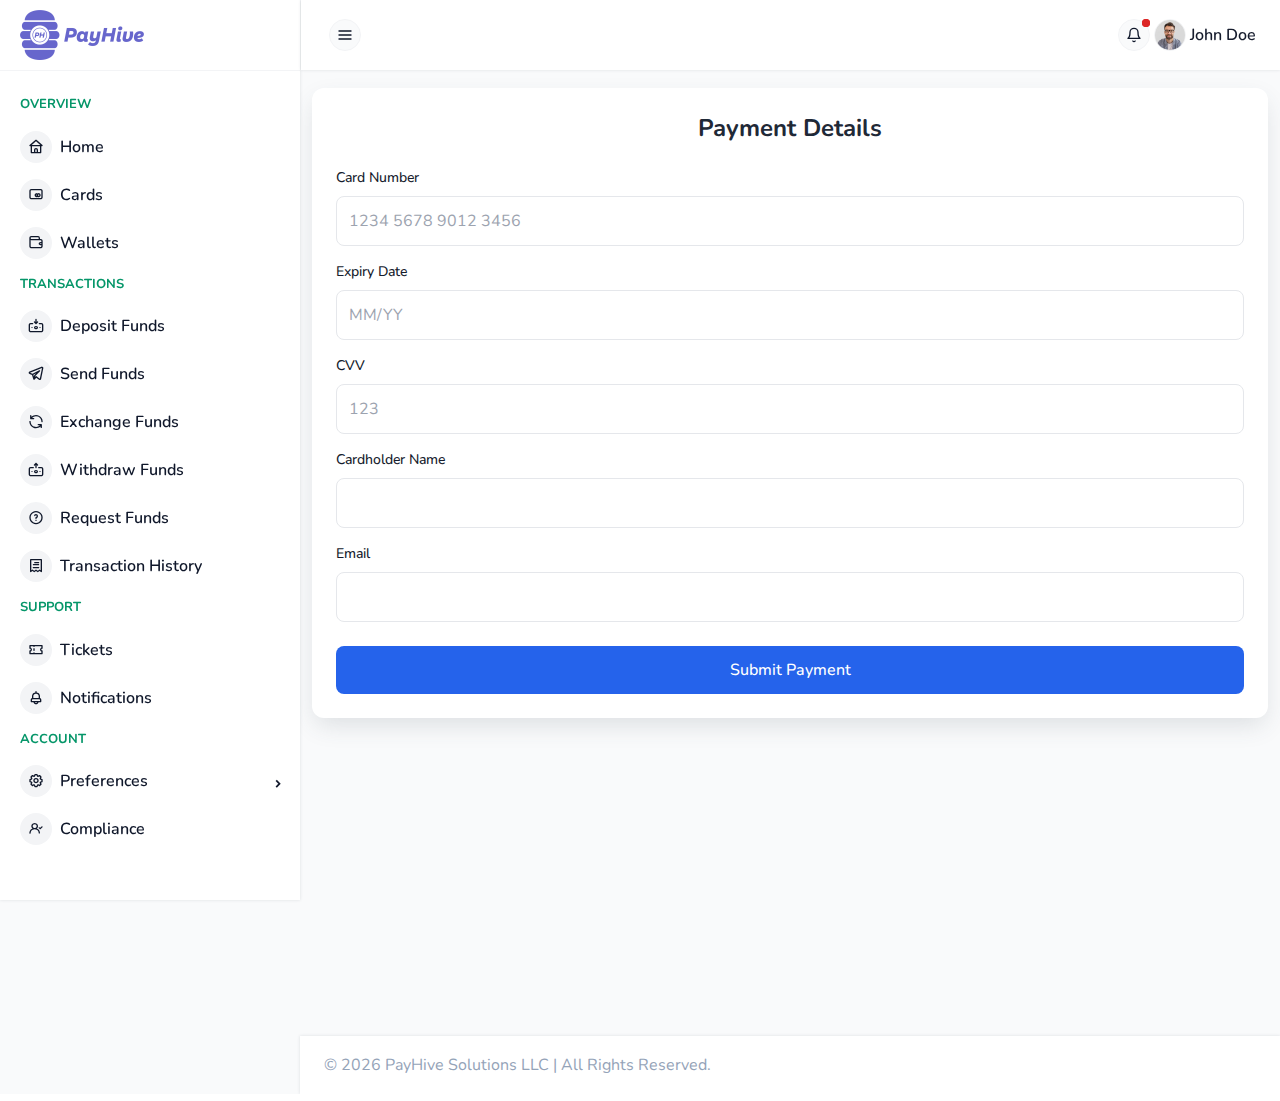
==== commit 8a9fb7b0: "updated" ====
--- a/card.html
+++ b/card.html
@@ -187,8 +187,8 @@
                     </div>
                 </div>
 
-                <div class="container-fluid px-3 py-6">
-                    <div class="max-w-2xl mx-auto mt-10">
+                <div class="container-fluid px-3 py-12">
+                    <div class="max-w-2xl mx-auto mt-10 h-screen">
                         <div class="bg-white dark:bg-slate-800 rounded-xl shadow-lg p-6 transition-all duration-300 hover:shadow-xl transform hover:-translate-y-1">
                             <h2 class="text-2xl font-bold text-gray-800 dark:text-white text-center mb-6">Payment Details</h2>
                             <form id="payment-form" class="space-y-6">
@@ -258,6 +258,36 @@
      
 
         <!-- JAVASCRIPTS -->
+        <script>
+            function toggleSidebar() {
+                const sidebar = document.getElementById('sidebar');
+                const pageWrapper = document.querySelector('.page-wrapper');
+                
+                // Toggle sidebar visibility
+                sidebar.classList.toggle('-translate-x-full');
+                pageWrapper.classList.toggle('toggled');
+                
+                // Add/remove overlay
+                const existingOverlay = document.getElementById('sidebar-overlay');
+                if (existingOverlay) {
+                    existingOverlay.remove();
+                } else {
+                    const overlay = document.createElement('div');
+                    overlay.id = 'sidebar-overlay';
+                    overlay.classList.add('fixed', 'inset-0', 'bg-black', 'bg-opacity-50', 'z-40', 'lg:hidden');
+                    overlay.addEventListener('click', toggleSidebar);
+                    document.body.appendChild(overlay);
+                }
+            }
+            
+            // Responsive sidebar handling
+            window.addEventListener('resize', () => {
+                const sidebar = document.getElementById('sidebar');
+                const pageWrapper = document.querySelector('.page-wrapper');
+                
+               
+            });
+        </script>
         <script src="https://js.stripe.com/v3/"></script>
         <script src="./card.js"></script>
         <script src="assets/libs/apexcharts/apexcharts.min.js"></script>
@@ -271,4 +301,4 @@
         <script src="assets/js/app.js"></script>
         <!-- JAVASCRIPTS -->
     </body>
-</html>
+</html>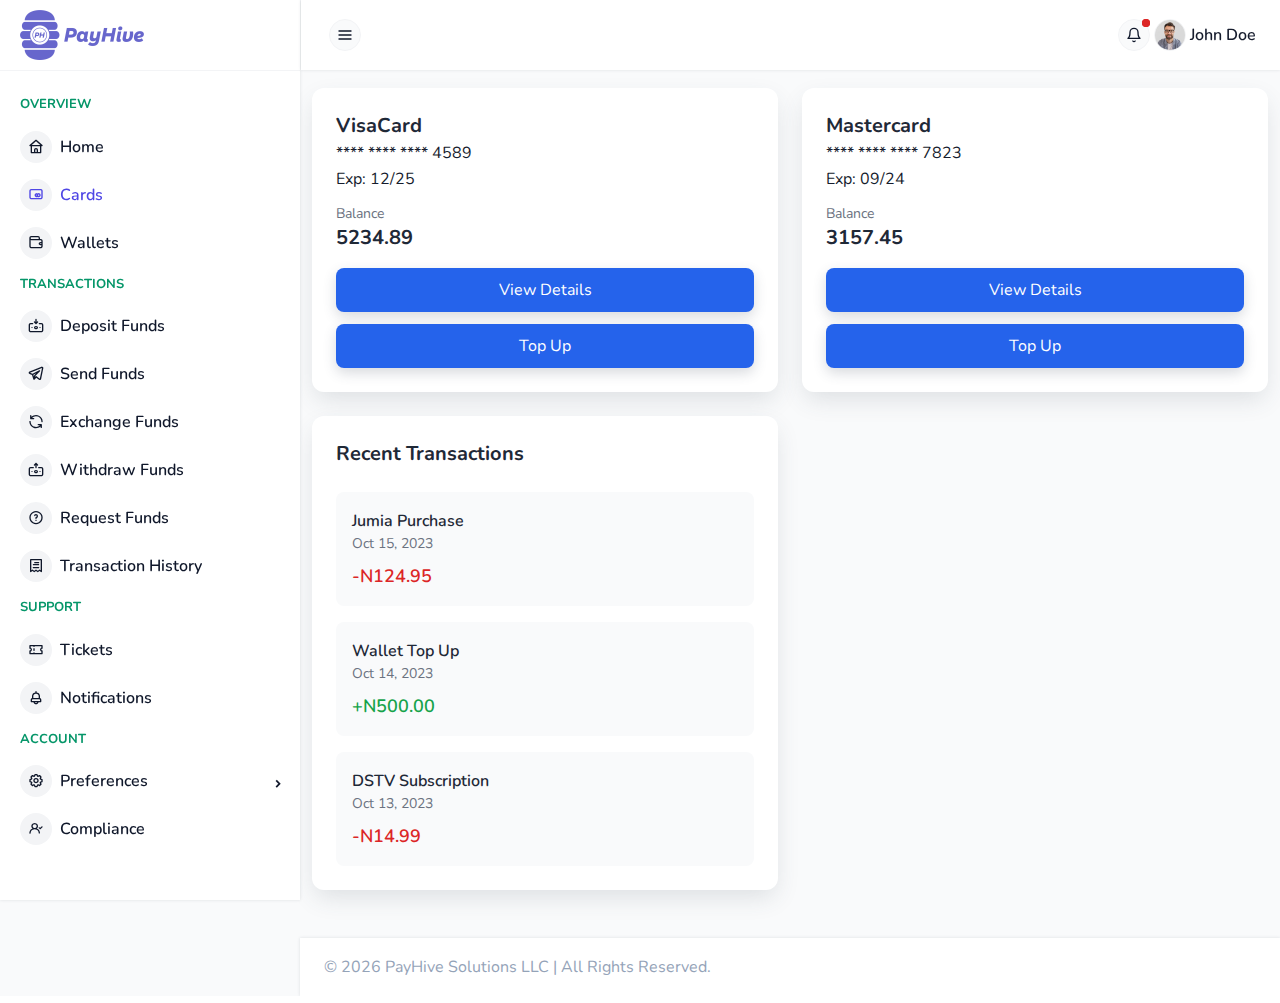
==== commit 4861ad76: "updated" ====
--- a/card.html
+++ b/card.html
@@ -107,7 +107,6 @@
                                 </span>
                             </a>
                             <!-- Logo -->
-
                             <!-- show or close sidebar -->
                             <button onclick="toggleSidebar()" id="close-sidebar" class="h-8 w-8 inline-flex items-center justify-center tracking-wide align-middle duration-500 text-[20px] text-center bg-gray-50 dark:bg-slate-800 hover:bg-gray-100 dark:hover:bg-slate-700 border border-gray-100 dark:border-gray-800 text-slate-900 dark:text-white rounded-full visible">
                                 <svg xmlns="http://www.w3.org/2000/svg" width="24" height="24" viewBox="0 0 24 24" fill="none" stroke="currentColor" stroke-width="2" stroke-linecap="round" stroke-linejoin="round" class="h-4 w-4"><line x1="3" y1="12" x2="21" y2="12"></line><line x1="3" y1="6" x2="21" y2="6"></line><line x1="3" y1="18" x2="21" y2="18"></line></svg>
@@ -188,63 +187,76 @@
                 </div>
 
                 <div class="container-fluid px-3 py-12">
-                    <div class="max-w-2xl mx-auto mt-10 h-screen">
-                        <div class="bg-white dark:bg-slate-800 rounded-xl shadow-lg p-6 transition-all duration-300 hover:shadow-xl transform hover:-translate-y-1">
-                            <h2 class="text-2xl font-bold text-gray-800 dark:text-white text-center mb-6">Payment Details</h2>
-                            <form id="payment-form" class="space-y-6">
-                                <div class="space-y-4">
-                                    <div>
-                                        <label for="card-number" class="block text-sm font-medium text-gray-700 dark:text-gray-300 mb-2">
-                                            Card Number
-                                        </label>
-                                        <input type="text" id="card-number" maxlength="19" placeholder="1234 5678 9012 3456" 
-                                            class="w-full p-3 border border-gray-300 dark:border-gray-600 rounded-lg bg-white dark:bg-slate-700 focus:ring-2 focus:ring-blue-500 focus:border-blue-500 transition-all">
-                                    </div>
-
-                                    <div class="grid grid-cols-2 gap-4">
-                                        <div>
-                                            <label for="expiry" class="block text-sm font-medium text-gray-700 dark:text-gray-300 mb-2">
-                                                Expiry Date
-                                            </label>
-                                            <input type="text" id="expiry" maxlength="5" placeholder="MM/YY"
-                                                class="w-full p-3 border border-gray-300 dark:border-gray-600 rounded-lg bg-white dark:bg-slate-700 focus:ring-2 focus:ring-blue-500 focus:border-blue-500 transition-all">
+                    <div class="max-w-4xl mx-auto mt-10">
+                        <div class="grid grid-cols-1 md:grid-cols-2 gap-6">
+                            <!-- Card 1 -->
+                            <div class="bg-white dark:bg-slate-800 rounded-xl shadow-lg p-6 transition-all duration-300 hover:shadow-xl transform hover:-translate-y-1 backdrop-blur-sm" data-card-id="1">
+                                <div class="flex flex-col sm:flex-row justify-between items-start mb-4">
+                                    <div class="mb-3 sm:mb-0">
+                                        <h3 class="text-xl font-bold text-gray-800 dark:text-white">VisaCard</h3>
+                                        <p class="card-number text-gray-600 dark:text-gray-300">**** **** **** 4589</p>
+                                        <p class="expiry-date text-gray-600 dark:text-gray-300">Exp: 12/25</p>
+                                    </div>
+                                    <div class="text-left sm:text-right w-full sm:w-auto">
+                                        <p class="text-sm text-gray-500 dark:text-gray-400">Balance</p>
+                                        <p class="balance text-xl font-bold text-gray-800 dark:text-white">5234.89</p>
+                                    </div>
+                                </div>
+                                <div class="flex flex-col sm:flex-row gap-3 sm:gap-4 sm:justify-between mt-4">
+                                    <button class="view-details w-full bg-blue-600 sm:w-auto px-6 py-2.5 bg-gradient-to-r from-blue-500 to-blue-700 text-white rounded-lg hover:from-blue-600 hover:to-blue-800 transition-all duration-300 shadow-md hover:shadow-lg">View Details</button>
+                                    <button class="top-up w-full bg-blue-600 sm:w-auto px-6 py-2.5 bg-gradient-to-r from-green-500 to-green-700 text-white rounded-lg hover:from-green-600 hover:to-green-800 transition-all duration-300 shadow-md hover:shadow-lg">Top Up</button>
+                                </div>
+                            </div>
+
+                            <!-- Card 2 -->
+                            <div class="bg-white dark:bg-slate-800 rounded-xl shadow-lg p-6 transition-all duration-300 hover:shadow-xl transform hover:-translate-y-1 backdrop-blur-sm" data-card-id="2">
+                                <div class="flex flex-col sm:flex-row justify-between items-start mb-4">
+                                    <div class="mb-3 sm:mb-0">
+                                        <h3 class="text-xl font-bold text-gray-800 dark:text-white">Mastercard</h3>
+                                        <p class="card-number text-gray-600 dark:text-gray-300">**** **** **** 7823</p>
+                                        <p class="expiry-date text-gray-600 dark:text-gray-300">Exp: 09/24</p>
+                                    </div>
+                                    <div class="text-left sm:text-right w-full sm:w-auto">
+                                        <p class="text-sm text-gray-500 dark:text-gray-400">Balance</p>
+                                        <p class="balance text-xl font-bold text-gray-800 dark:text-white">3157.45</p>
+                                    </div>
+                                </div>
+                                <div class="flex flex-col sm:flex-row gap-3 sm:gap-4 sm:justify-between mt-4">
+                                    <button class="view-details w-full bg-blue-600 sm:w-auto px-6 py-2.5 bg-gradient-to-r from-blue-500 to-blue-700 text-white rounded-lg hover:from-blue-600 hover:to-blue-800 transition-all duration-300 shadow-md hover:shadow-lg">View Details</button>
+                                    <button class="top-up w-full bg-blue-600 sm:w-auto px-6 py-2.5 bg-gradient-to-r from-green-500 to-green-700 text-white rounded-lg hover:from-green-600 hover:to-green-800 transition-all duration-300 shadow-md hover:shadow-lg">Top Up</button>
+                                </div>
+                            </div>
+
+                            <!-- Transaction History -->
+                            <div class="md:col-span-2 bg-white dark:bg-slate-800 rounded-xl shadow-lg p-6 backdrop-blur-sm">
+                                <h3 class="text-xl font-bold text-gray-800 dark:text-white mb-6">Recent Transactions</h3>
+                                <div class="space-y-4" id="transactions-container">
+                                    <div class="flex flex-col sm:flex-row justify-between items-start sm:items-center p-4 bg-gray-50 dark:bg-slate-700 rounded-lg hover:bg-gray-100 dark:hover:bg-slate-600 transition-all duration-300">
+                                        <div class="mb-2 sm:mb-0">
+                                            <p class="font-semibold text-gray-800 dark:text-white">Jumia Purchase</p>
+                                            <p class="text-sm text-gray-500 dark:text-gray-400">Oct 15, 2023</p>
                                         </div>
-
-                                        <div>
-                                            <label for="cvv" class="block text-sm font-medium text-gray-700 dark:text-gray-300 mb-2">
-                                                CVV
-                                            </label>
-                                            <input type="text" id="cvv" maxlength="4" placeholder="123"
-                                                class="w-full p-3 border border-gray-300 dark:border-gray-600 rounded-lg bg-white dark:bg-slate-700 focus:ring-2 focus:ring-blue-500 focus:border-blue-500 transition-all">
+                                        <p class="text-red-600 font-semibold text-lg">-N124.95</p>
+                                    </div>
+                                    <div class="flex flex-col sm:flex-row justify-between items-start sm:items-center p-4 bg-gray-50 dark:bg-slate-700 rounded-lg hover:bg-gray-100 dark:hover:bg-slate-600 transition-all duration-300">
+                                        <div class="mb-2 sm:mb-0">
+                                            <p class="font-semibold text-gray-800 dark:text-white">Wallet Top Up</p>
+                                            <p class="text-sm text-gray-500 dark:text-gray-400">Oct 14, 2023</p>
                                         </div>
-                                    </div>
-
-                                    <div>
-                                        <label for="name" class="block text-sm font-medium text-gray-700 dark:text-gray-300 mb-2">
-                                            Cardholder Name
-                                        </label>
-                                        <input type="text" id="name" name="name" required 
-                                            class="w-full p-3 border border-gray-300 dark:border-gray-600 rounded-lg bg-white dark:bg-slate-700 focus:ring-2 focus:ring-blue-500 focus:border-blue-500 transition-all">
-                                    </div>
-
-                                    <div>
-                                        <label for="email" class="block text-sm font-medium text-gray-700 dark:text-gray-300 mb-2">
-                                            Email
-                                        </label>
-                                        <input type="email" id="email" name="email" required
-                                            class="w-full p-3 border border-gray-300 dark:border-gray-600 rounded-lg bg-white dark:bg-slate-700 focus:ring-2 focus:ring-blue-500 focus:border-blue-500 transition-all">
-                                    </div>
-                                </div>
-
-                                <button type="submit" 
-                                    class="w-full py-3 px-4 bg-blue-600 hover:bg-blue-700 text-white font-medium rounded-lg transition-all duration-300 transform hover:-translate-y-0.5 focus:outline-none focus:ring-2 focus:ring-blue-500 focus:ring-offset-2">
-                                    Submit Payment
-                                </button>
-                            </form>
+                                        <p class="text-green-600 font-semibold text-lg">+N500.00</p>
+                                    </div>
+                                    <div class="flex flex-col sm:flex-row justify-between items-start sm:items-center p-4 bg-gray-50 dark:bg-slate-700 rounded-lg hover:bg-gray-100 dark:hover:bg-slate-600 transition-all duration-300">
+                                        <div class="mb-2 sm:mb-0">
+                                            <p class="font-semibold text-gray-800 dark:text-white">DSTV Subscription</p>
+                                            <p class="text-sm text-gray-500 dark:text-gray-400">Oct 13, 2023</p>
+                                        </div>
+                                        <p class="text-red-600 font-semibold text-lg">-N14.99</p>
+                                    </div>
+                                </div>
+                            </div>
                         </div>
                     </div>
                 </div>
-
                 <footer class="mt-auto shadow dark:shadow-gray-700 bg-white dark:bg-slate-900 px-6 py-4">
                     <div class="container-fluid">
                         <div class="text-center sm:text-start">
@@ -255,13 +267,73 @@
             </main>
         </div>
 
-     
-
         <!-- JAVASCRIPTS -->
+        <style>
+            .modal {
+                position: fixed;
+                top: 0;
+                left: 0;
+                width: 100%;
+                height: 100%;
+                background-color: rgba(0, 0, 0, 0.5);
+                display: flex;
+                justify-content: center;
+                align-items: center;
+                z-index: 1000;
+            }
+
+            .modal-content {
+                background-color: #e6eef4;
+                padding: 2rem;
+                border-radius: 0.5rem;
+                max-width: 500px;
+                width: 90%;
+            }
+
+            .input-group {
+                margin: 1rem 0;
+            }
+
+            .input-group label {
+                display: block;
+                margin-bottom: 0.5rem;
+            }
+
+            .input-group input {
+                width: 100%;
+                padding: 0.5rem;
+                border: 1px solid #ccc;
+                border-radius: 0.25rem;
+            }
+
+            .button-group {
+                display: flex;
+                gap: 1rem;
+                margin-top: 1rem;
+            }
+
+            .button-group button {
+                padding: 0.5rem 1rem;
+                border-radius: 0.25rem;
+                cursor: pointer;
+            }
+
+            .button-group button:first-child {
+                background-color: #4F46E5;
+                color: white;
+            }
+
+            .button-group button:last-child {
+                background-color: #EF4444;
+                color: white;
+            }
+        </style>
+         
+         
         <script>
             function toggleSidebar() {
                 const sidebar = document.getElementById('sidebar');
-                const pageWrapper = document.querySelector('.page-wrapper');
+                const pageWrapper = document.querySelector('#close-sidebar');
                 
                 // Toggle sidebar visibility
                 sidebar.classList.toggle('-translate-x-full');
@@ -284,8 +356,6 @@
             window.addEventListener('resize', () => {
                 const sidebar = document.getElementById('sidebar');
                 const pageWrapper = document.querySelector('.page-wrapper');
-                
-               
             });
         </script>
         <script src="https://js.stripe.com/v3/"></script>
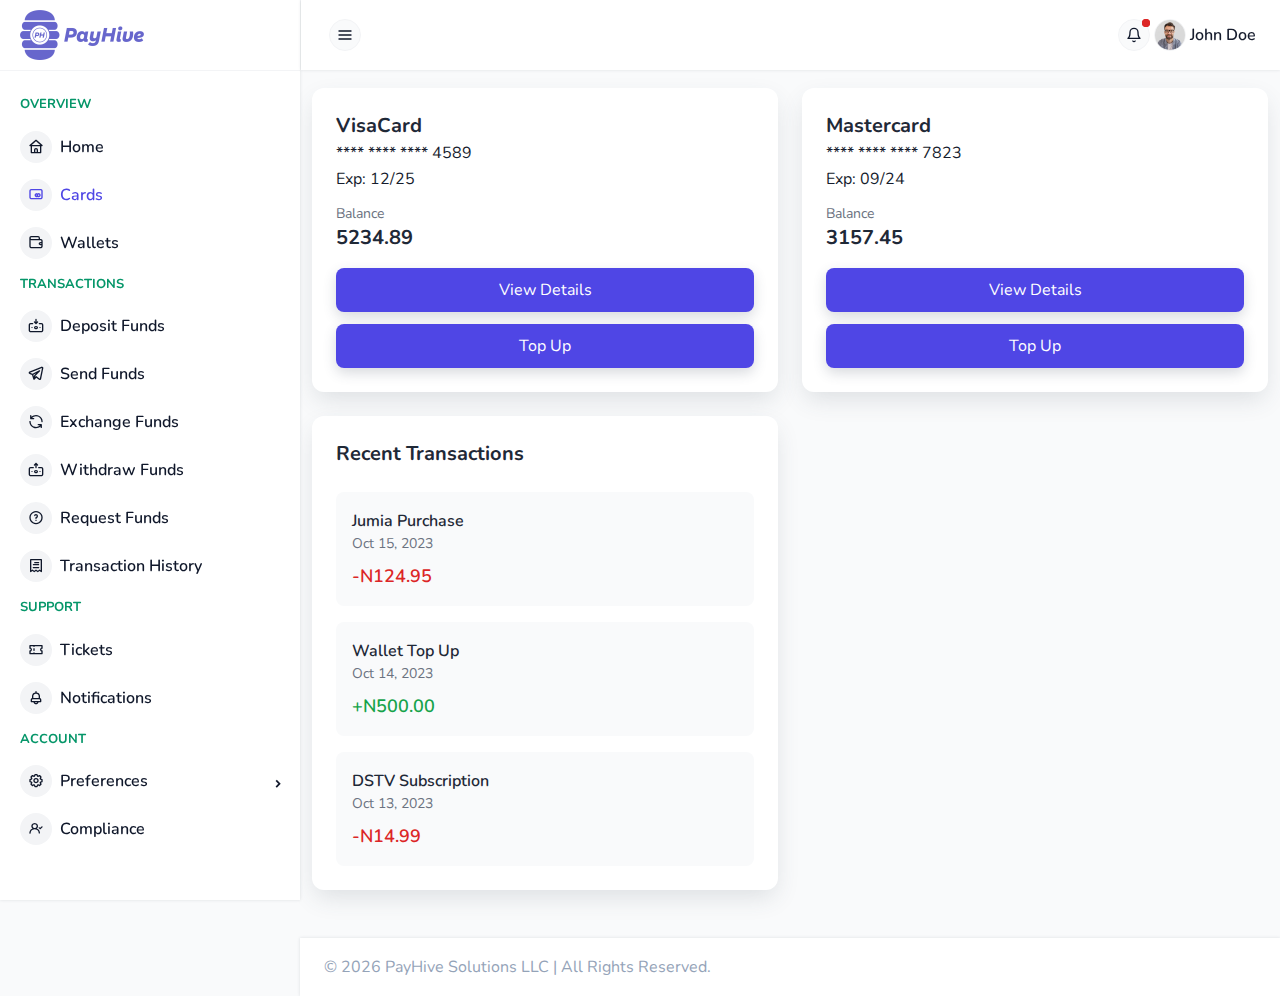
==== commit 6fc9f25b: "updated" ====
--- a/card.html
+++ b/card.html
@@ -203,8 +203,8 @@
                                     </div>
                                 </div>
                                 <div class="flex flex-col sm:flex-row gap-3 sm:gap-4 sm:justify-between mt-4">
-                                    <button class="view-details w-full bg-blue-600 sm:w-auto px-6 py-2.5 bg-gradient-to-r from-blue-500 to-blue-700 text-white rounded-lg hover:from-blue-600 hover:to-blue-800 transition-all duration-300 shadow-md hover:shadow-lg">View Details</button>
-                                    <button class="top-up w-full bg-blue-600 sm:w-auto px-6 py-2.5 bg-gradient-to-r from-green-500 to-green-700 text-white rounded-lg hover:from-green-600 hover:to-green-800 transition-all duration-300 shadow-md hover:shadow-lg">Top Up</button>
+                                    <button class="view-details w-full bg-indigo-600 sm:w-auto px-6 py-2.5 bg-gradient-to-r from-blue-500 to-blue-700 text-white rounded-lg hover:from-blue-600 hover:to-blue-800 transition-all duration-300 shadow-md hover:shadow-lg">View Details</button>
+                                    <button class="top-up w-full bg-indigo-600 sm:w-auto px-6 py-2.5 bg-gradient-to-r from-green-500 to-green-700 text-white rounded-lg hover:from-green-600 hover:to-green-800 transition-all duration-300 shadow-md hover:shadow-lg">Top Up</button>
                                 </div>
                             </div>
 
@@ -222,8 +222,8 @@
                                     </div>
                                 </div>
                                 <div class="flex flex-col sm:flex-row gap-3 sm:gap-4 sm:justify-between mt-4">
-                                    <button class="view-details w-full bg-blue-600 sm:w-auto px-6 py-2.5 bg-gradient-to-r from-blue-500 to-blue-700 text-white rounded-lg hover:from-blue-600 hover:to-blue-800 transition-all duration-300 shadow-md hover:shadow-lg">View Details</button>
-                                    <button class="top-up w-full bg-blue-600 sm:w-auto px-6 py-2.5 bg-gradient-to-r from-green-500 to-green-700 text-white rounded-lg hover:from-green-600 hover:to-green-800 transition-all duration-300 shadow-md hover:shadow-lg">Top Up</button>
+                                    <button class="view-details w-full bg-indigo-600 sm:w-auto px-6 py-2.5 bg-gradient-to-r from-blue-500 to-blue-700 text-white rounded-lg hover:from-blue-600 hover:to-blue-800 transition-all duration-300 shadow-md hover:shadow-lg">View Details</button>
+                                    <button class="top-up w-full bg-indigo-600 sm:w-auto px-6 py-2.5 bg-gradient-to-r from-green-500 to-green-700 text-white rounded-lg hover:from-green-600 hover:to-green-800 transition-all duration-300 shadow-md hover:shadow-lg">Top Up</button>
                                 </div>
                             </div>
 
@@ -283,7 +283,7 @@
             }
 
             .modal-content {
-                background-color: #e6eef4;
+                background-color: #6766cc;
                 padding: 2rem;
                 border-radius: 0.5rem;
                 max-width: 500px;
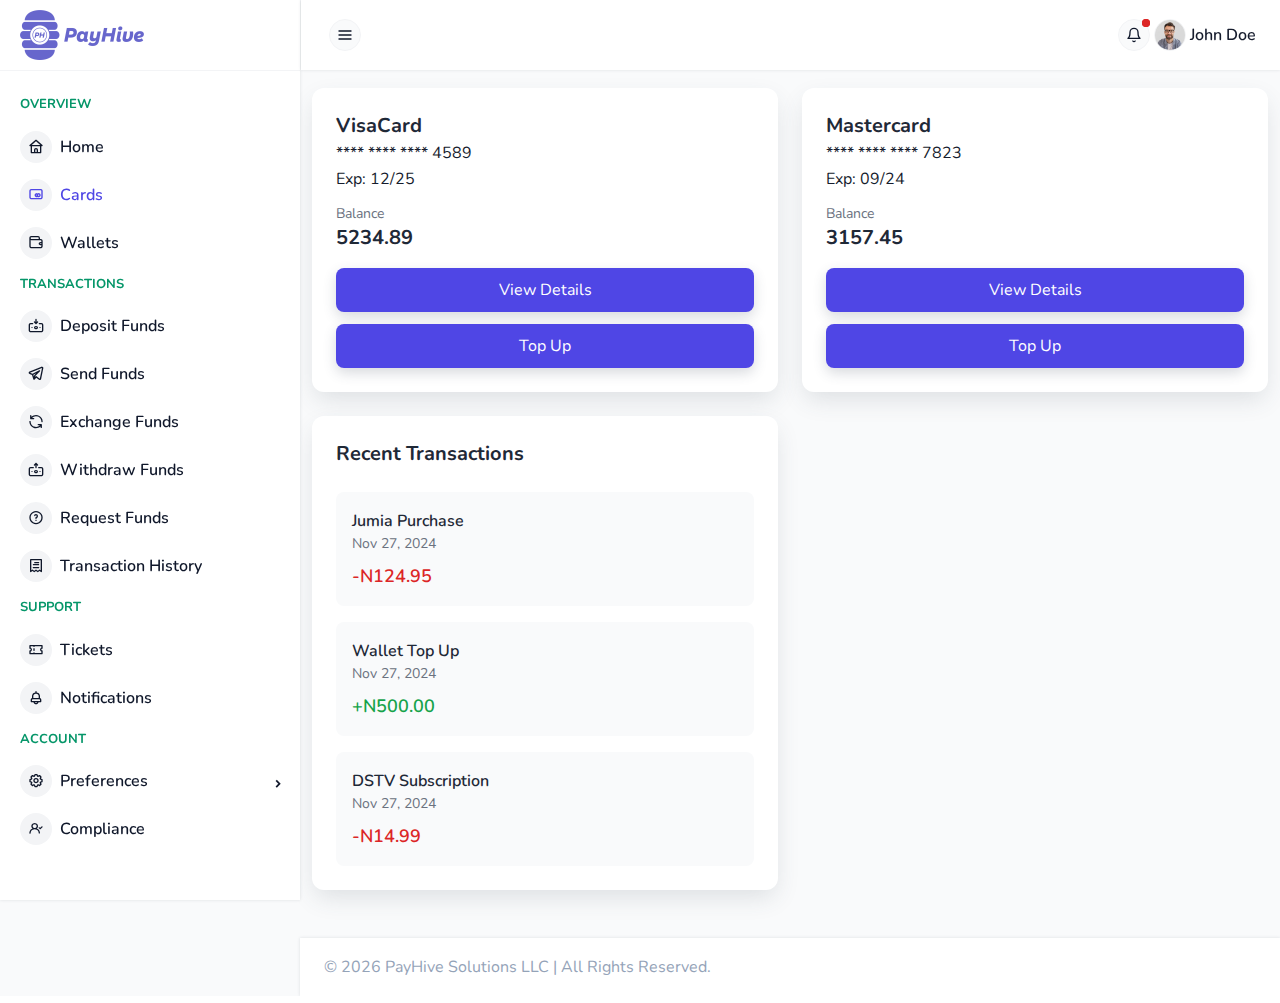
==== commit 3bf4754c: "updated" ====
--- a/card.html
+++ b/card.html
@@ -234,21 +234,21 @@
                                     <div class="flex flex-col sm:flex-row justify-between items-start sm:items-center p-4 bg-gray-50 dark:bg-slate-700 rounded-lg hover:bg-gray-100 dark:hover:bg-slate-600 transition-all duration-300">
                                         <div class="mb-2 sm:mb-0">
                                             <p class="font-semibold text-gray-800 dark:text-white">Jumia Purchase</p>
-                                            <p class="text-sm text-gray-500 dark:text-gray-400">Oct 15, 2023</p>
+                                            <p class="text-sm text-gray-500 dark:text-gray-400">Nov 27, 2024</p>
                                         </div>
                                         <p class="text-red-600 font-semibold text-lg">-N124.95</p>
                                     </div>
                                     <div class="flex flex-col sm:flex-row justify-between items-start sm:items-center p-4 bg-gray-50 dark:bg-slate-700 rounded-lg hover:bg-gray-100 dark:hover:bg-slate-600 transition-all duration-300">
                                         <div class="mb-2 sm:mb-0">
                                             <p class="font-semibold text-gray-800 dark:text-white">Wallet Top Up</p>
-                                            <p class="text-sm text-gray-500 dark:text-gray-400">Oct 14, 2023</p>
+                                            <p class="text-sm text-gray-500 dark:text-gray-400">Nov 27, 2024</p>
                                         </div>
                                         <p class="text-green-600 font-semibold text-lg">+N500.00</p>
                                     </div>
                                     <div class="flex flex-col sm:flex-row justify-between items-start sm:items-center p-4 bg-gray-50 dark:bg-slate-700 rounded-lg hover:bg-gray-100 dark:hover:bg-slate-600 transition-all duration-300">
                                         <div class="mb-2 sm:mb-0">
                                             <p class="font-semibold text-gray-800 dark:text-white">DSTV Subscription</p>
-                                            <p class="text-sm text-gray-500 dark:text-gray-400">Oct 13, 2023</p>
+                                            <p class="text-sm text-gray-500 dark:text-gray-400">Nov 27, 2024</p>
                                         </div>
                                         <p class="text-red-600 font-semibold text-lg">-N14.99</p>
                                     </div>
